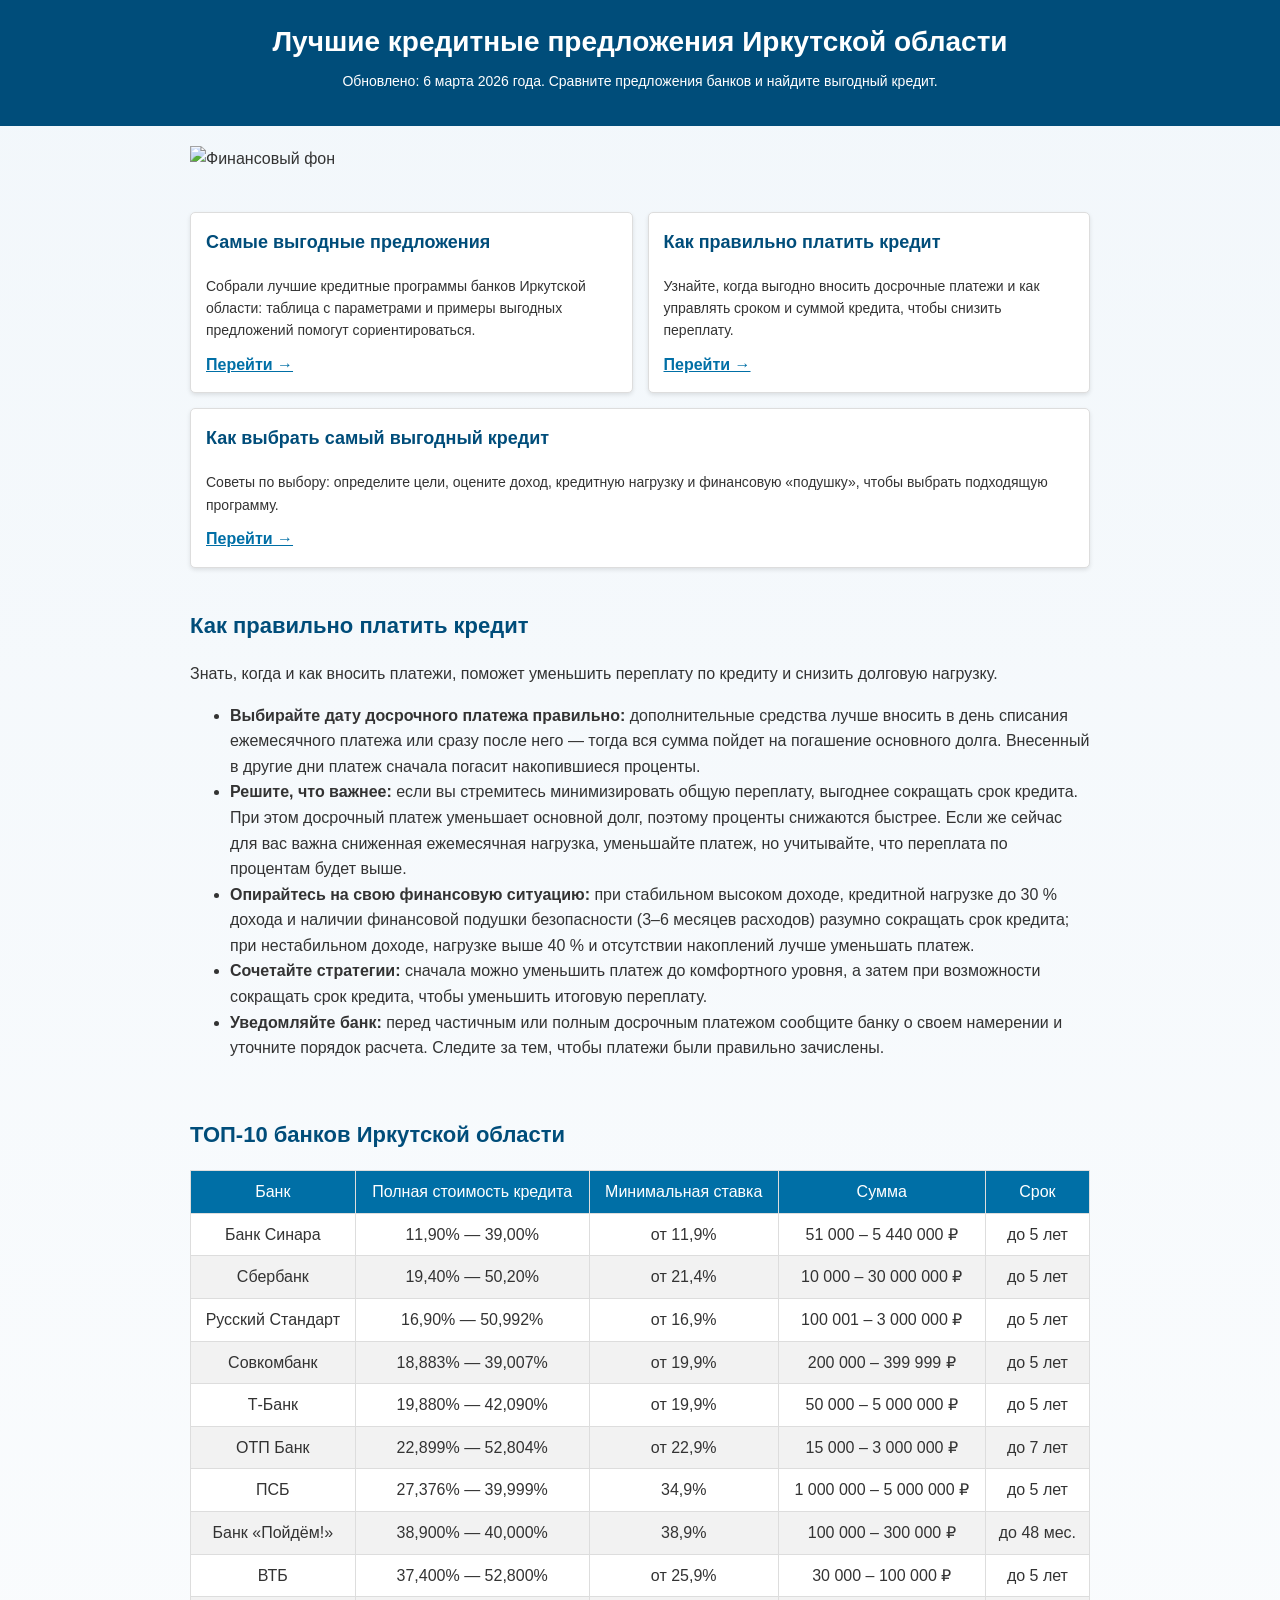
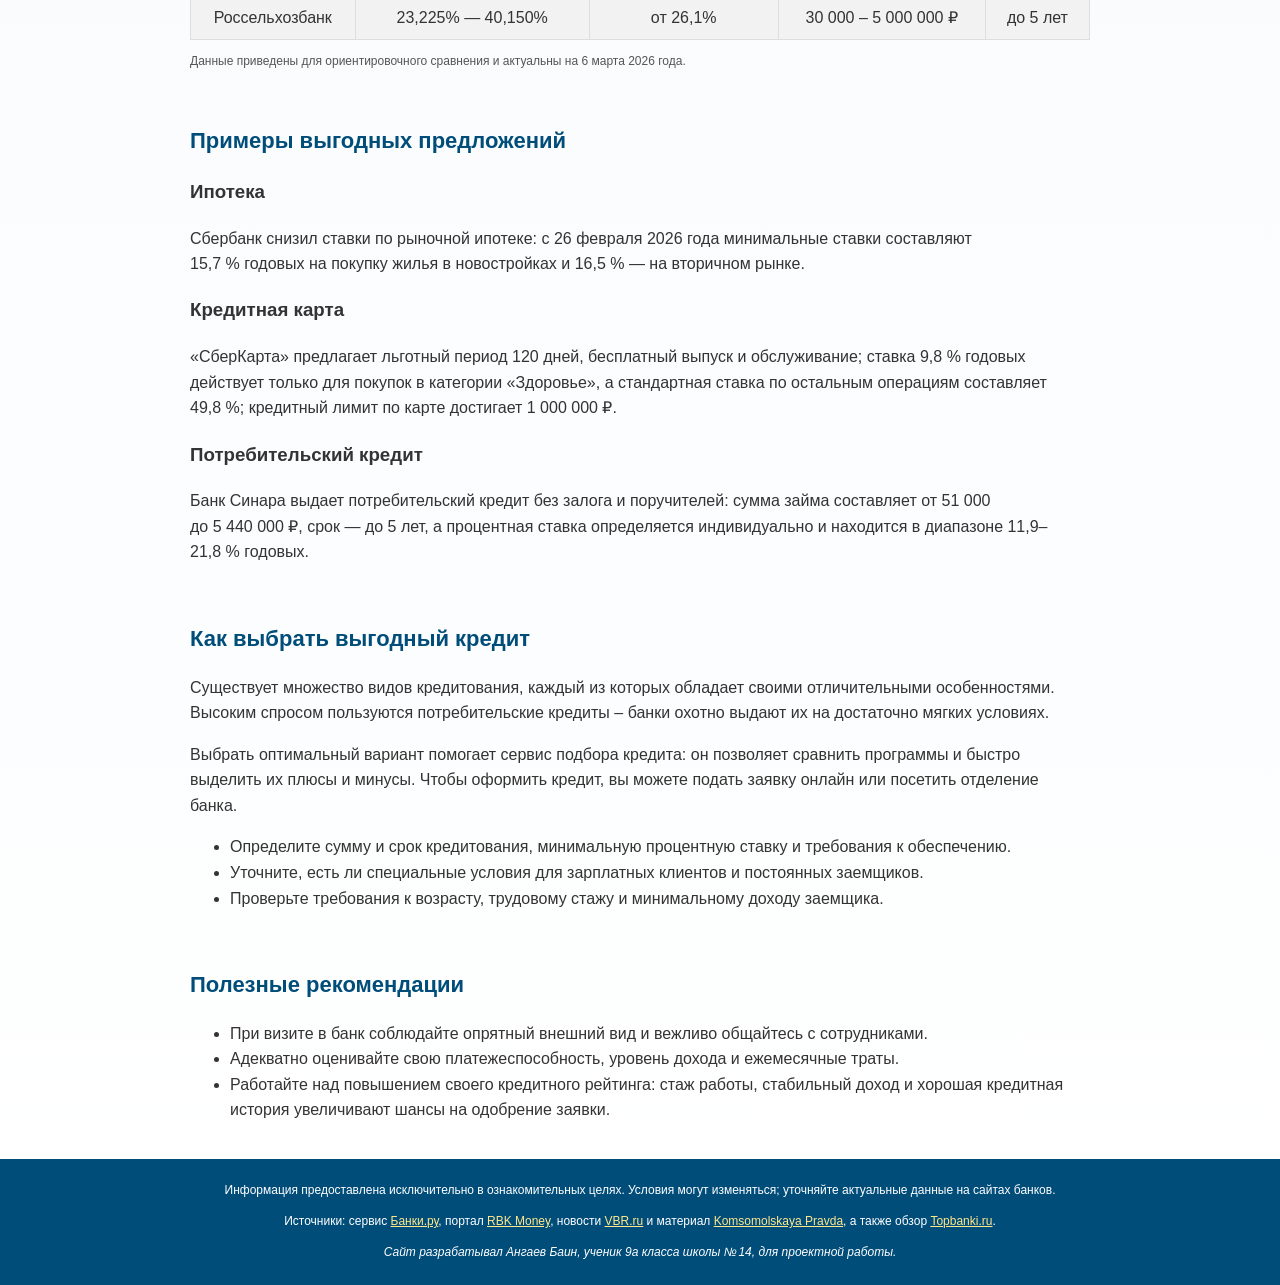
==== index.html @ 0f02cea0 "Add files via upload" ====
<!DOCTYPE html>
<html lang="ru">
<head>
  <meta charset="UTF-8">
  <meta name="viewport" content="width=device-width, initial-scale=1.0">
  <title>Лучшие кредитные предложения Иркутской области 2026</title>
  <link rel="stylesheet" href="styles.css">
</head>
<body>
  <header>
    <h1>Лучшие кредитные предложения Иркутской&nbsp;области</h1>
    <p>Обновлено: 6 марта 2026 года. Сравните предложения банков и найдите выгодный кредит.</p>
  </header>

  <!-- Декоративное изображение для оформления -->
  <section id="hero">
    <img src="hero.png" alt="Финансовый фон" />
  </section>

  <!-- Карточки с основными темами -->
  <section id="intro-cards" class="cards">
    <div class="card">
      <h3>Самые выгодные предложения</h3>
      <p>Собрали лучшие кредитные программы банков Иркутской области: таблица с параметрами и примеры выгодных предложений помогут сориентироваться.</p>
      <a href="#offers">Перейти →</a>
    </div>
    <div class="card">
      <h3>Как правильно платить кредит</h3>
      <p>Узнайте, когда выгодно вносить досрочные платежи и как управлять сроком и суммой кредита, чтобы снизить переплату.</p>
      <a href="#payment">Перейти →</a>
    </div>
    <div class="card">
      <h3>Как выбрать самый выгодный кредит</h3>
      <p>Советы по выбору: определите цели, оцените доход, кредитную нагрузку и финансовую «подушку», чтобы выбрать подходящую программу.</p>
      <a href="#how-to-choose">Перейти →</a>
    </div>
  </section>

  <!-- Раздел о том, как правильно платить кредит -->
  <section id="payment">
    <h2>Как правильно платить кредит</h2>
    <p>Знать, когда и как вносить платежи, поможет уменьшить переплату по кредиту и снизить долговую нагрузку.</p>
    <ul>
      <li><strong>Выбирайте дату досрочного платежа правильно:</strong> дополнительные средства лучше вносить в день списания ежемесячного платежа или сразу после него — тогда вся сумма пойдет на погашение основного долга. Внесенный в другие дни платеж сначала погасит накопившиеся проценты.</li>
      <li><strong>Решите, что важнее:</strong> если вы стремитесь минимизировать общую переплату, выгоднее сокращать срок кредита. При этом досрочный платеж уменьшает основной долг, поэтому проценты снижаются быстрее. Если же сейчас для вас важна сниженная ежемесячная нагрузка, уменьшайте платеж, но учитывайте, что переплата по процентам будет выше.</li>
      <li><strong>Опирайтесь на свою финансовую ситуацию:</strong> при стабильном высоком доходе, кредитной нагрузке до 30 % дохода и наличии финансовой подушки безопасности (3–6 месяцев расходов) разумно сокращать срок кредита; при нестабильном доходе, нагрузке выше 40 % и отсутствии накоплений лучше уменьшать платеж.</li>
      <li><strong>Сочетайте стратегии:</strong> сначала можно уменьшить платеж до комфортного уровня, а затем при возможности сокращать срок кредита, чтобы уменьшить итоговую переплату.</li>
      <li><strong>Уведомляйте банк:</strong> перед частичным или полным досрочным платежом сообщите банку о своем намерении и уточните порядок расчета. Следите за тем, чтобы платежи были правильно зачислены.</li>
    </ul>
  </section>

  <section id="offers">
    <h2>ТОП‑10 банков Иркутской области</h2>
    <table>
      <thead>
        <tr>
          <th>Банк</th>
          <th>Полная стоимость кредита</th>
          <th>Минимальная ставка</th>
          <th>Сумма</th>
          <th>Срок</th>
        </tr>
      </thead>
      <tbody>
        <tr>
          <td>Банк Синара</td>
          <td>11,90% — 39,00%</td>
          <td>от 11,9%</td>
          <td>51 000 – 5 440 000 ₽</td>
          <td>до 5 лет</td>
        </tr>
        <tr>
          <td>Сбербанк</td>
          <td>19,40% — 50,20%</td>
          <td>от 21,4%</td>
          <td>10 000 – 30 000 000 ₽</td>
          <td>до 5 лет</td>
        </tr>
        <tr>
          <td>Русский Стандарт</td>
          <td>16,90% — 50,992%</td>
          <td>от 16,9%</td>
          <td>100 001 – 3 000 000 ₽</td>
          <td>до 5 лет</td>
        </tr>
        <tr>
          <td>Совкомбанк</td>
          <td>18,883% — 39,007%</td>
          <td>от 19,9%</td>
          <td>200 000 – 399 999 ₽</td>
          <td>до 5 лет</td>
        </tr>
        <tr>
          <td>Т‑Банк</td>
          <td>19,880% — 42,090%</td>
          <td>от 19,9%</td>
          <td>50 000 – 5 000 000 ₽</td>
          <td>до 5 лет</td>
        </tr>
        <tr>
          <td>ОТП Банк</td>
          <td>22,899% — 52,804%</td>
          <td>от 22,9%</td>
          <td>15 000 – 3 000 000 ₽</td>
          <td>до 7 лет</td>
        </tr>
        <tr>
          <td>ПСБ</td>
          <td>27,376% — 39,999%</td>
          <td>34,9%</td>
          <td>1 000 000 – 5 000 000 ₽</td>
          <td>до 5 лет</td>
        </tr>
        <tr>
          <td>Банк «Пойдём!»</td>
          <td>38,900% — 40,000%</td>
          <td>38,9%</td>
          <td>100 000 – 300 000 ₽</td>
          <td>до 48 мес.</td>
        </tr>
        <tr>
          <td>ВТБ</td>
          <td>37,400% — 52,800%</td>
          <td>от 25,9%</td>
          <td>30 000 – 100 000 ₽</td>
          <td>до 5 лет</td>
        </tr>
        <tr>
          <td>Россельхозбанк</td>
          <td>23,225% — 40,150%</td>
          <td>от 26,1%</td>
          <td>30 000 – 5 000 000 ₽</td>
          <td>до 5 лет</td>
        </tr>
      </tbody>
    </table>
    <p class="note">Данные приведены для ориентировочного сравнения и актуальны на 6 марта 2026 года.</p>
  </section>

  <!-- Примеры конкретных предложений по основным продуктам -->
  <section id="examples">
    <h2>Примеры выгодных предложений</h2>
    <h3>Ипотека</h3>
    <p>Сбербанк снизил ставки по рыночной ипотеке: с 26 февраля 2026 года минимальные ставки составляют
      15,7 % годовых на покупку жилья в новостройках и 16,5 % — на вторичном рынке.</p>
    <h3>Кредитная карта</h3>
    <p>«СберКарта» предлагает льготный период 120 дней, бесплатный выпуск и обслуживание;
      ставка 9,8 % годовых действует только для покупок в категории «Здоровье»,
      а стандартная ставка по остальным операциям составляет 49,8 %;
      кредитный лимит по карте достигает 1 000 000 ₽.</p>
    <h3>Потребительский кредит</h3>
    <p>Банк Синара выдает потребительский кредит без залога и поручителей:
      сумма займа составляет от 51 000 до 5 440 000 ₽, срок — до 5 лет,
      а процентная ставка определяется индивидуально и находится в диапазоне 11,9–21,8 % годовых.</p>
  </section>

  <section id="how-to-choose">
    <h2>Как выбрать выгодный кредит</h2>
    <p>Существует множество видов кредитования, каждый из которых обладает своими отличительными особенностями. Высоким спросом пользуются потребительские кредиты – банки охотно выдают их на достаточно мягких условиях.</p>
    <p>Выбрать оптимальный вариант помогает сервис подбора кредита: он позволяет сравнить программы и быстро выделить их плюсы и минусы. Чтобы оформить кредит, вы можете подать заявку онлайн или посетить отделение банка.</p>
    <ul>
      <li>Определите сумму и срок кредитования, минимальную процентную ставку и требования к обеспечению.</li>
      <li>Уточните, есть ли специальные условия для зарплатных клиентов и постоянных заемщиков.</li>
      <li>Проверьте требования к возрасту, трудовому стажу и минимальному доходу заемщика.</li>
    </ul>
  </section>

  <section id="recommendations">
    <h2>Полезные рекомендации</h2>
    <ul>
      <li>При визите в банк соблюдайте опрятный внешний вид и вежливо общайтесь с сотрудниками.</li>
      <li>Адекватно оценивайте свою платежеспособность, уровень дохода и ежемесячные траты.</li>
      <li>Работайте над повышением своего кредитного рейтинга: стаж работы, стабильный доход и хорошая кредитная история увеличивают шансы на одобрение заявки.</li>
    </ul>
  </section>

  <footer>
    <p>Информация предоставлена исключительно в ознакомительных целях. Условия могут изменяться; уточняйте актуальные данные на сайтах банков.</p>
    <p>Источники: сервис <a href="https://www.banki.ru/products/credits/search/irkutsk/" target="_blank" rel="noopener">Банки.ру</a>, портал <a href="https://rbk.money/products/kredity/celevye-kredity/bank-sinara/" target="_blank" rel="noopener">RBK Money</a>, новости <a href="https://www.vbr.ru/banki/news/sberbank-snizil-stavku-po-ipoteke/" target="_blank" rel="noopener">VBR.ru</a> и материал <a href="https://www.kp.ru/putevoditel/kredity/kreditnye-karty/sberkarta/" target="_blank" rel="noopener">Komsomolskaya Pravda</a>, а также обзор <a href="https://topbanki.ru/credits/bank-sinara-nalichnymi-pri-polozhitelnoy-ki/" target="_blank" rel="noopener">Topbanki.ru</a>.</p>
    <!-- Авторство сайта -->
    <!-- Авторство сайта: для школьного проекта -->
    <p class="author">Сайт разрабатывал Ангаев Баин, ученик 9а класса школы № 14, для проектной работы.</p>
  </footer>
</body>
</html>
---- styles.css ----
/* Base styles */
body {
  font-family: Arial, sans-serif;
  margin: 0;
  padding: 0;
  line-height: 1.6;
  /* Мягкий градиентный фон для сайта */
  background: linear-gradient(180deg, #f2f7fb 0%, #ffffff 100%);
  color: #333;
}

header {
  background-color: #004d7a;
  color: #fff;
  padding: 20px 15px;
  text-align: center;
}

header h1 {
  margin: 0;
  font-size: 28px;
}

header p {
  margin-top: 5px;
  font-size: 14px;
}

section {
  padding: 20px 15px;
  margin: 0 auto;
  max-width: 900px;
}

h2 {
  margin-top: 0;
  color: #004d7a;
  font-size: 22px;
}

table {
  width: 100%;
  border-collapse: collapse;
  margin-bottom: 10px;
  background-color: #fff;
}

th,
td {
  border: 1px solid #ddd;
  padding: 8px 10px;
  text-align: center;
}

th {
  background-color: #006fa6;
  color: #fff;
  font-weight: normal;
}

tr:nth-child(even) {
  background-color: #f2f2f2;
}

.note {
  font-size: 12px;
  color: #555;
}

footer {
  background-color: #004d7a;
  color: #fff;
  text-align: center;
  padding: 10px 15px;
  font-size: 12px;
}

footer a {
  color: #ffe88c;
  text-decoration: underline;
}

footer a:hover {
  color: #fff;
}

/* Авторская подпись в футере */
footer .author {
  margin-top: 5px;
  font-style: italic;
}

/* Карточки на главной странице */
.cards {
  display: flex;
  flex-wrap: wrap;
  justify-content: space-between;
  gap: 15px;
  max-width: 900px;
  margin: 0 auto;
  padding: 20px 15px;
}

.card {
  background-color: #fff;
  border: 1px solid #ddd;
  border-radius: 5px;
  padding: 15px;
  flex: 1 1 260px;
  box-shadow: 0 2px 4px rgba(0, 0, 0, 0.1);
}

.card h3 {
  margin-top: 0;
  font-size: 18px;
  color: #004d7a;
}

.card p {
  font-size: 14px;
  margin-bottom: 10px;
}

.card a {
  color: #006fa6;
  text-decoration: underline;
  font-weight: bold;
}

.card a:hover {
  color: #004d7a;
}

/* Герой-секция с декоративным изображением */
#hero img {
  width: 100%;
  display: block;
  max-height: 250px;
  object-fit: cover;
}
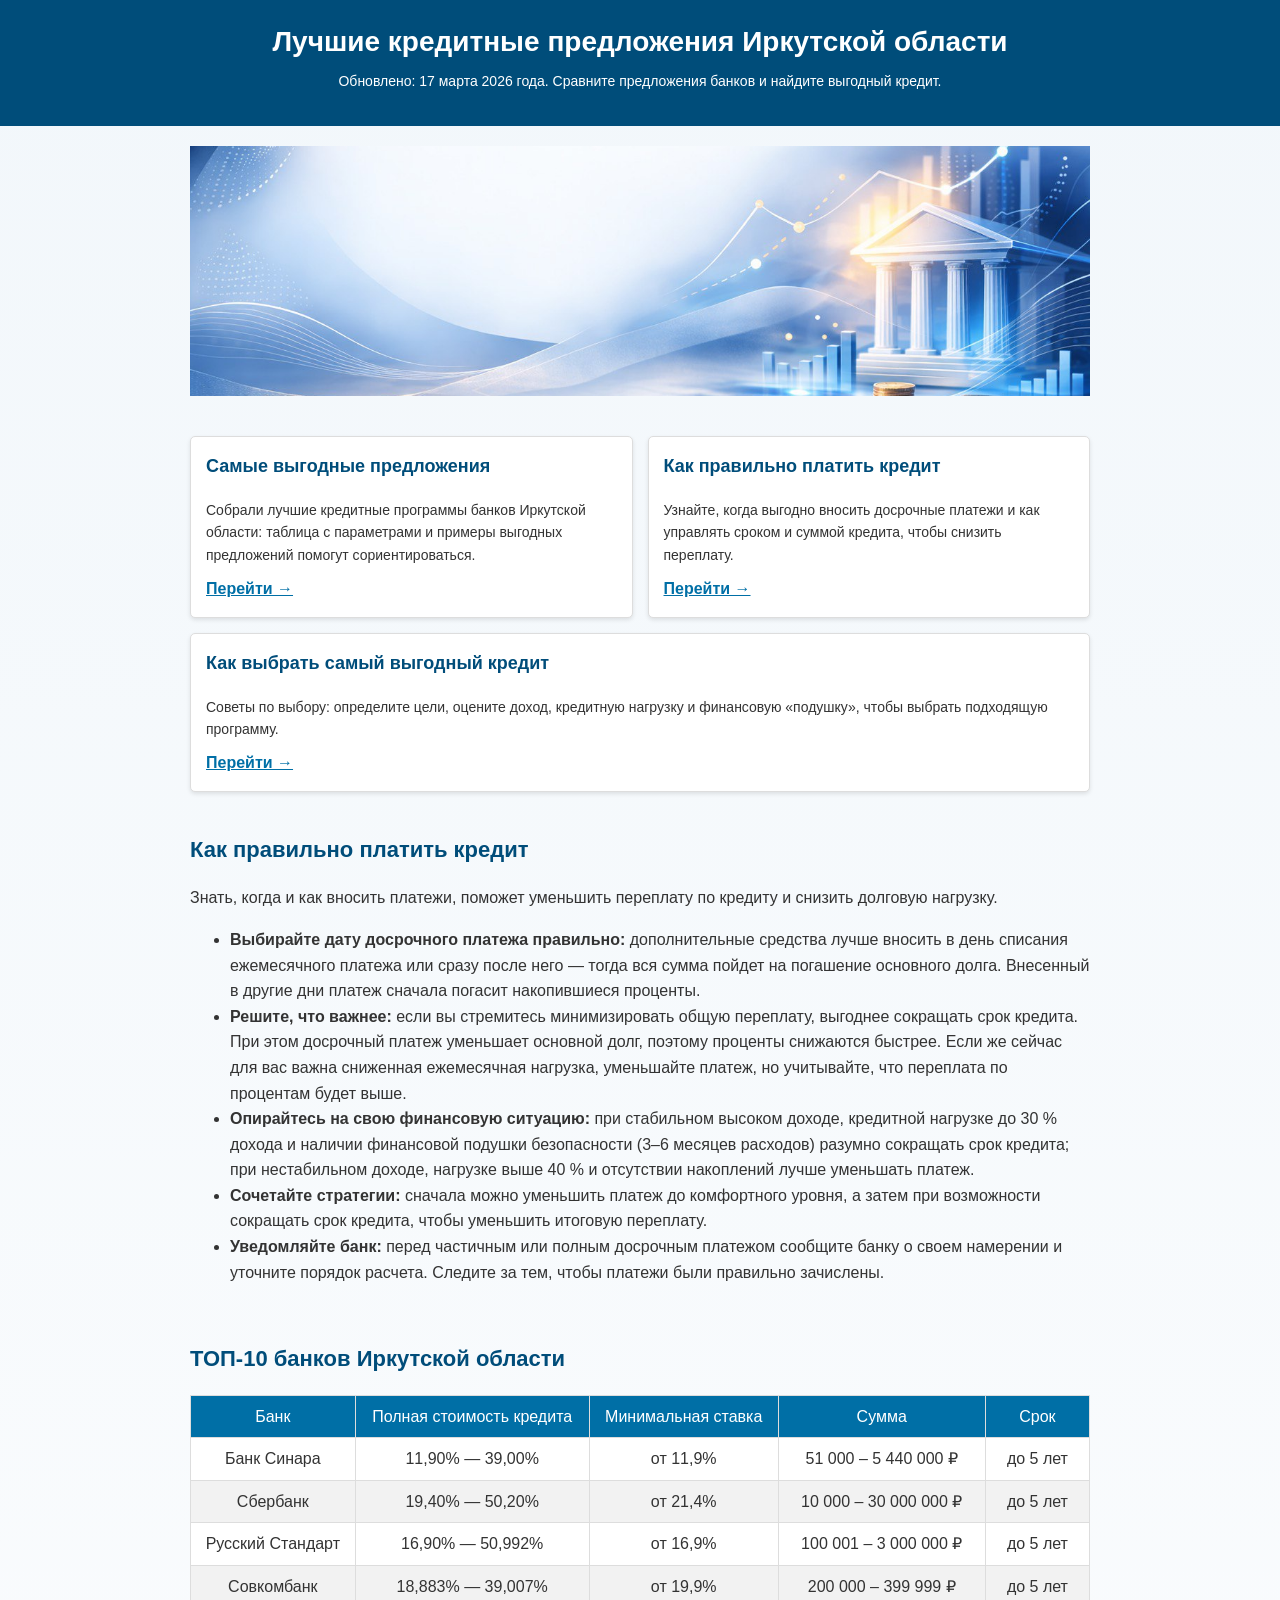
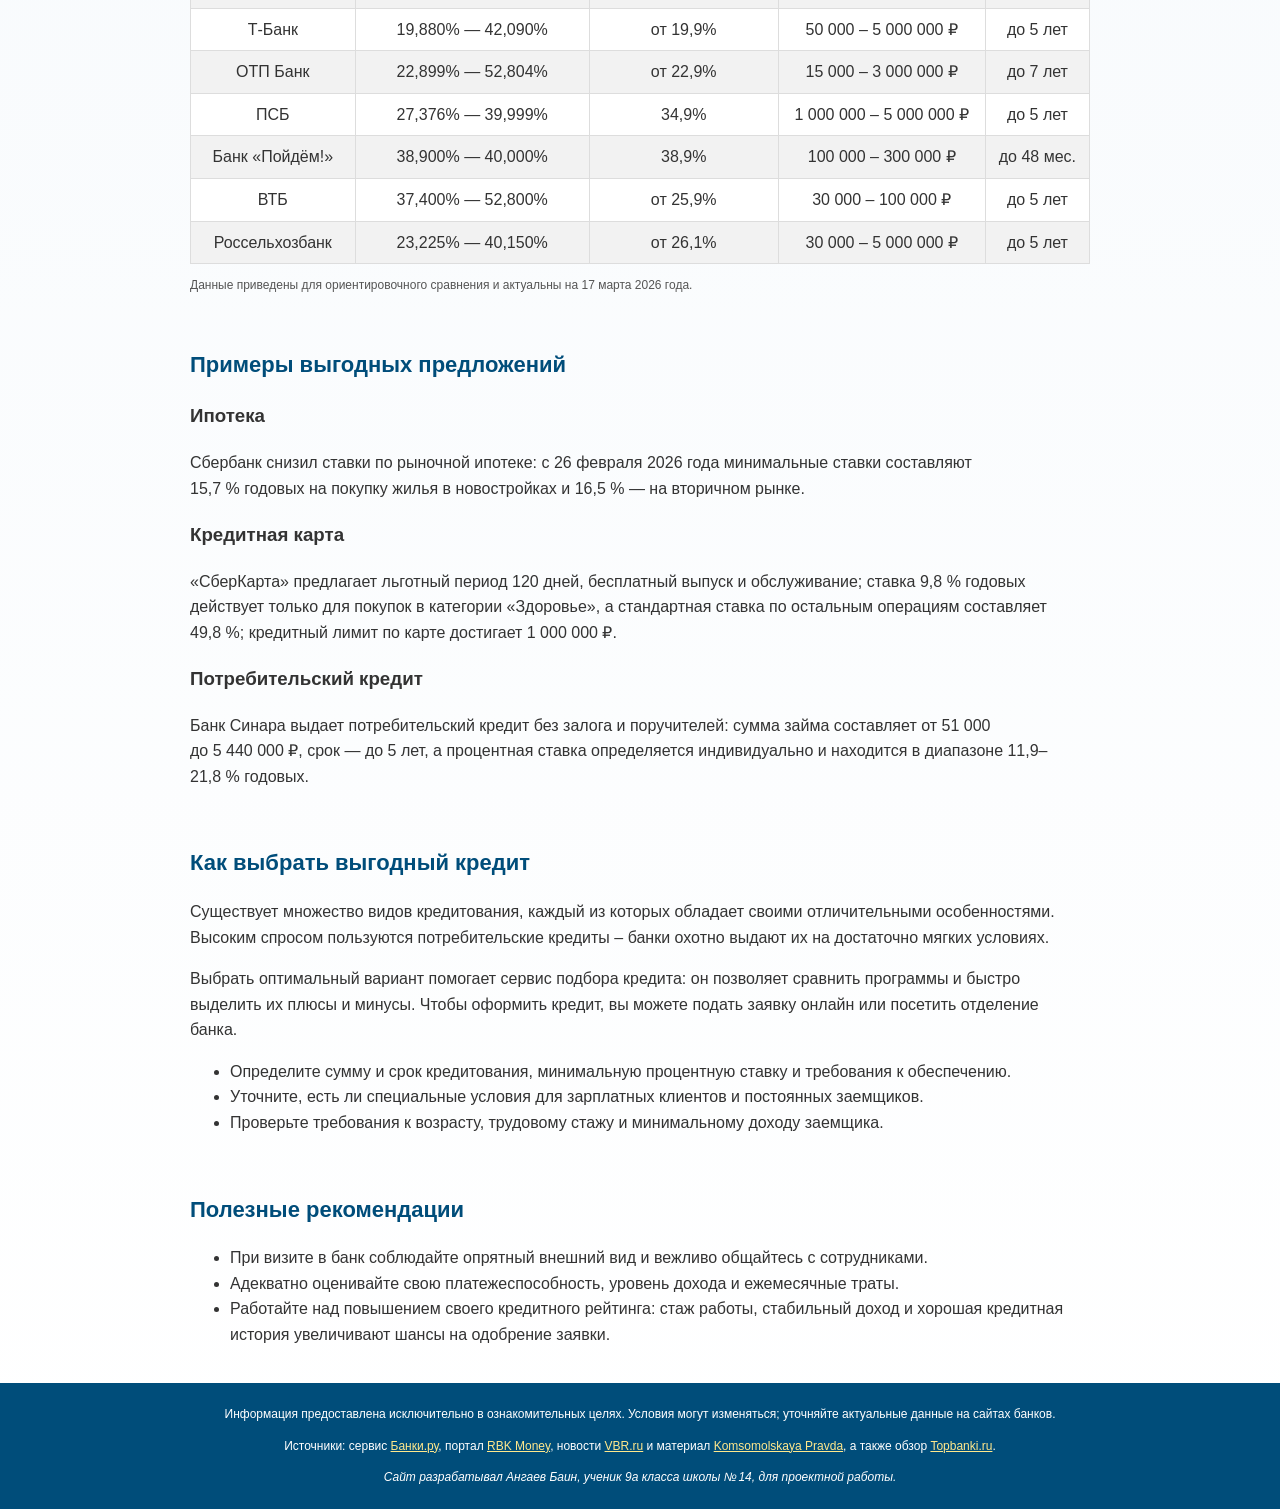
==== commit e391daf5: "Add files via upload" ====
--- a/index.html
+++ b/index.html
@@ -9,7 +9,7 @@
 <body>
   <header>
     <h1>Лучшие кредитные предложения Иркутской&nbsp;области</h1>
-    <p>Обновлено: 6 марта 2026 года. Сравните предложения банков и найдите выгодный кредит.</p>
+    <p>Обновлено: 17 марта 2026 года. Сравните предложения банков и найдите выгодный кредит.</p>
   </header>
 
   <!-- Декоративное изображение для оформления -->
@@ -134,7 +134,7 @@
         </tr>
       </tbody>
     </table>
-    <p class="note">Данные приведены для ориентировочного сравнения и актуальны на 6 марта 2026 года.</p>
+    <p class="note">Данные приведены для ориентировочного сравнения и актуальны на 17 марта 2026 года.</p>
   </section>
 
   <!-- Примеры конкретных предложений по основным продуктам -->
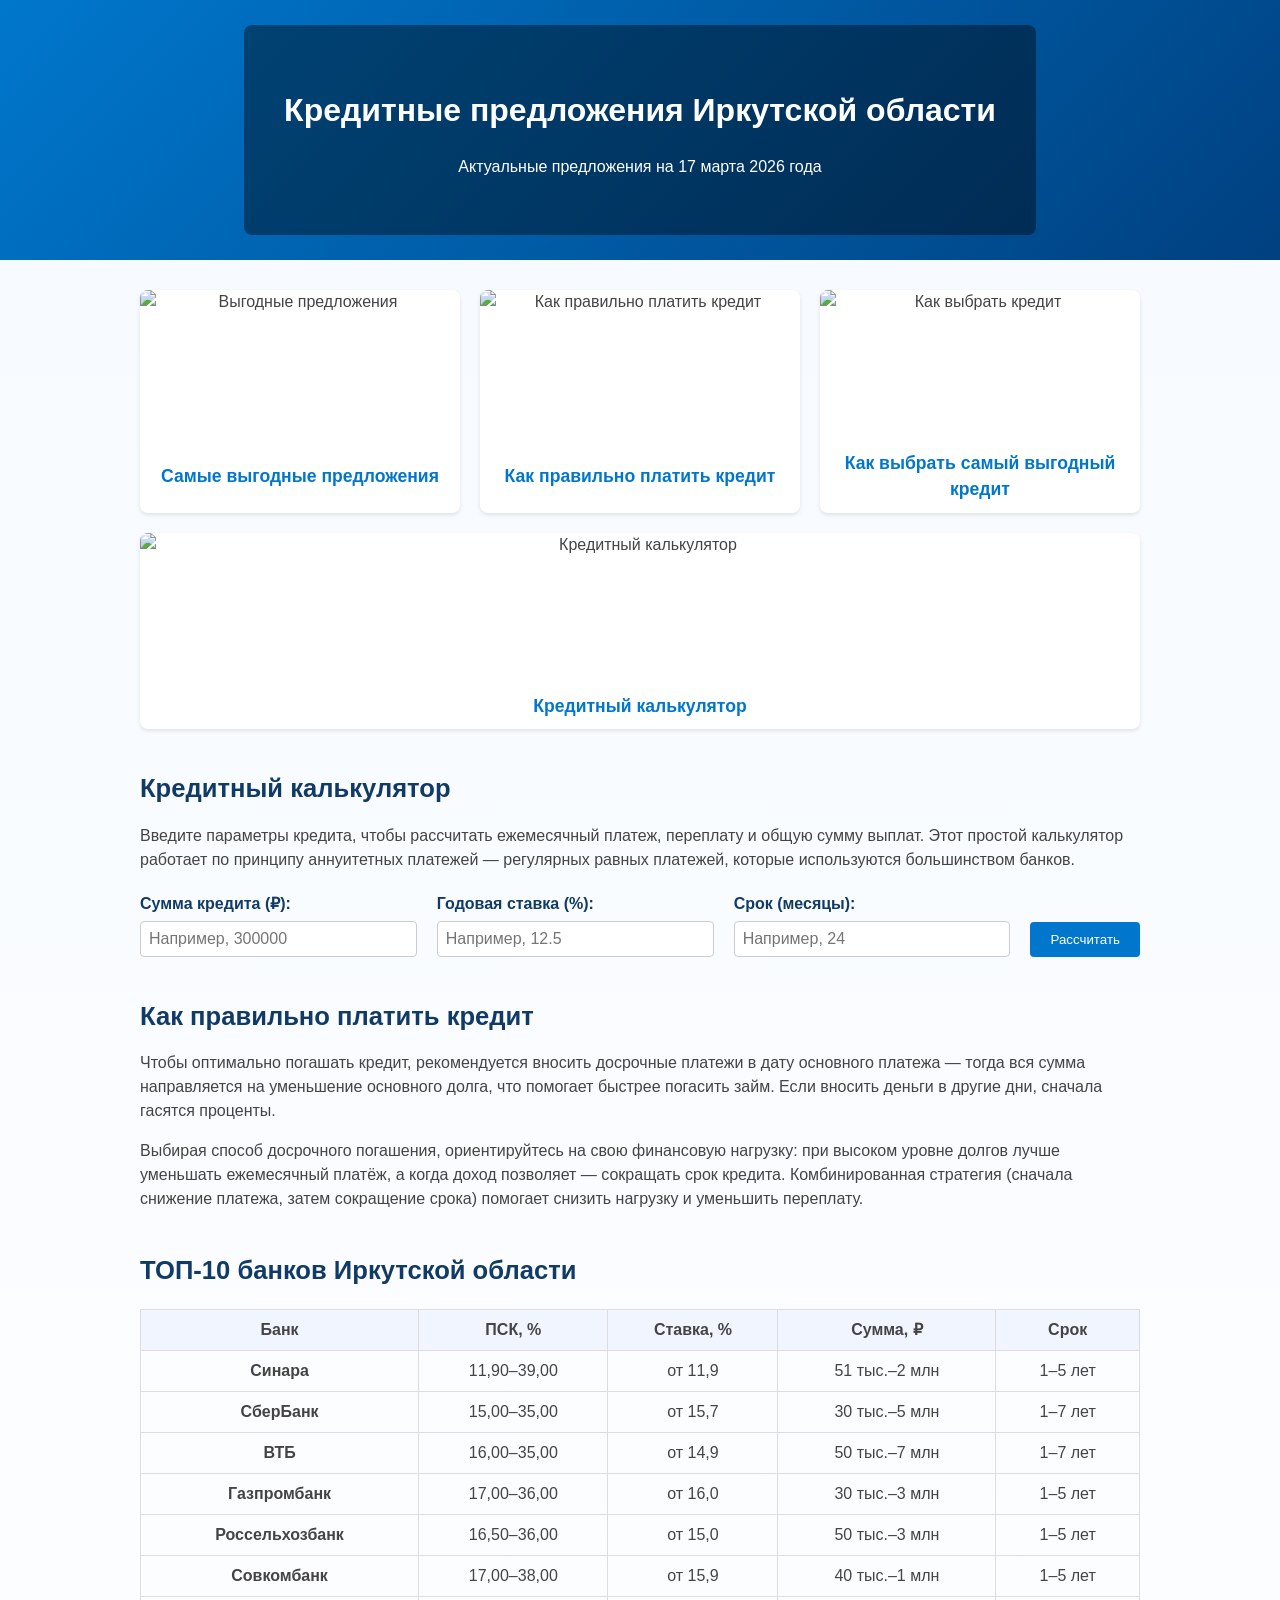
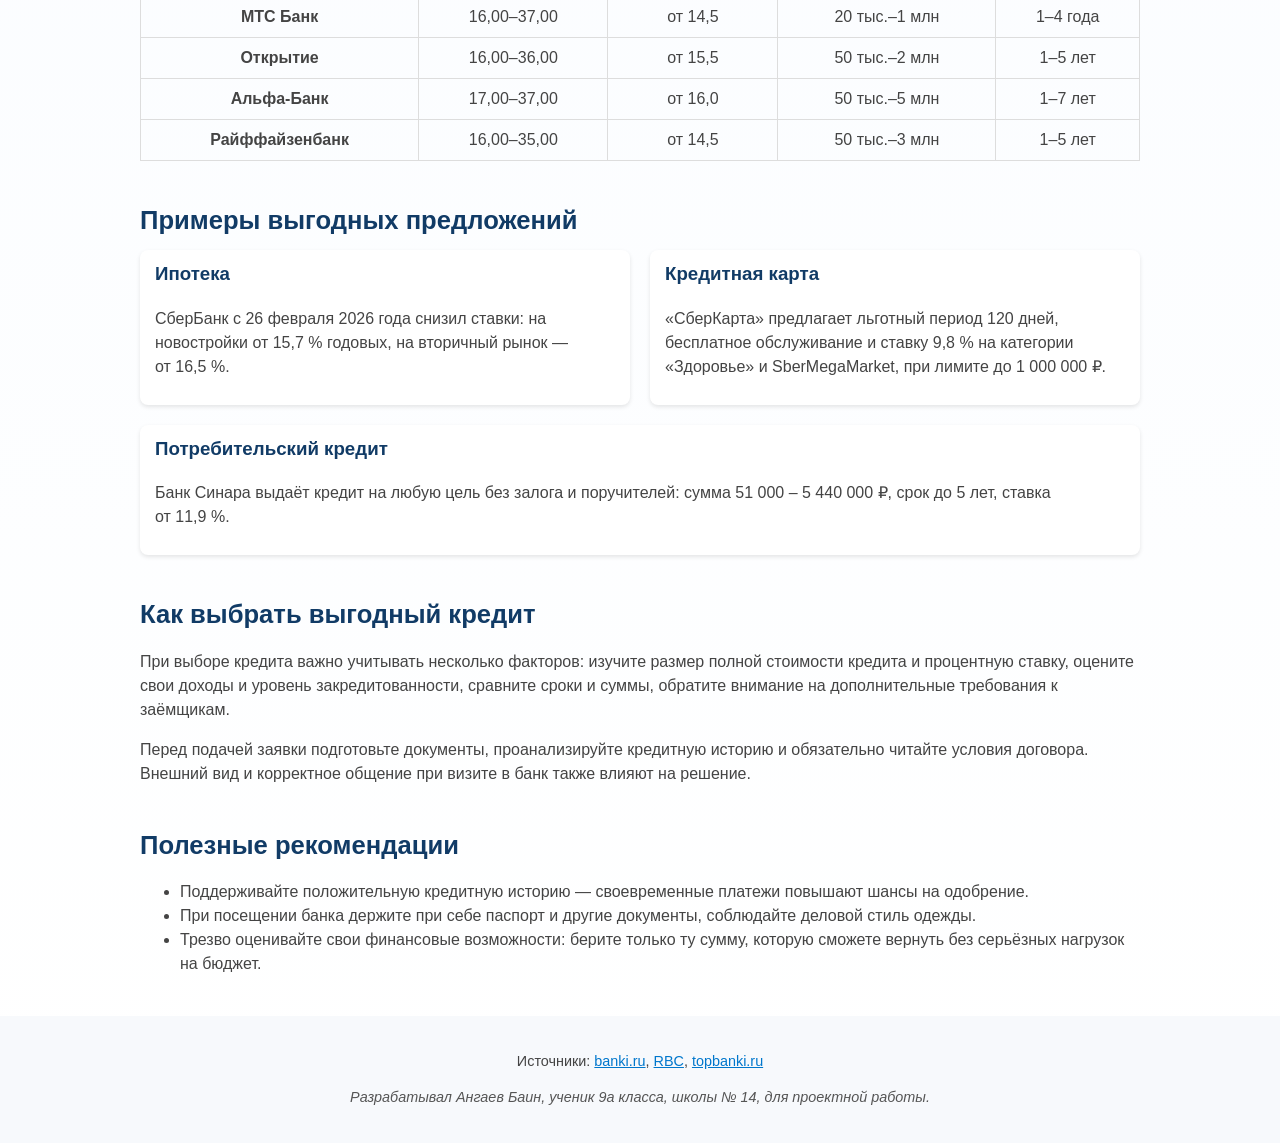
==== commit eeac8d6e: "Add files via upload" ====
--- a/index.html
+++ b/index.html
@@ -1,185 +1,233 @@
 <!DOCTYPE html>
 <html lang="ru">
 <head>
-  <meta charset="UTF-8">
-  <meta name="viewport" content="width=device-width, initial-scale=1.0">
-  <title>Лучшие кредитные предложения Иркутской области 2026</title>
-  <link rel="stylesheet" href="styles.css">
+    <meta charset="UTF-8" />
+    <meta name="viewport" content="width=device-width, initial-scale=1.0" />
+    <title>Кредитные предложения Иркутской области</title>
+    <link rel="stylesheet" href="styles.css" />
 </head>
 <body>
-  <header>
-    <h1>Лучшие кредитные предложения Иркутской&nbsp;области</h1>
-    <p>Обновлено: 17 марта 2026 года. Сравните предложения банков и найдите выгодный кредит.</p>
-  </header>
-
-  <!-- Декоративное изображение для оформления -->
-  <section id="hero">
-    <img src="hero.png" alt="Финансовый фон" />
-  </section>
-
-  <!-- Карточки с основными темами -->
-  <section id="intro-cards" class="cards">
-    <div class="card">
-      <h3>Самые выгодные предложения</h3>
-      <p>Собрали лучшие кредитные программы банков Иркутской области: таблица с параметрами и примеры выгодных предложений помогут сориентироваться.</p>
-      <a href="#offers">Перейти →</a>
-    </div>
-    <div class="card">
-      <h3>Как правильно платить кредит</h3>
-      <p>Узнайте, когда выгодно вносить досрочные платежи и как управлять сроком и суммой кредита, чтобы снизить переплату.</p>
-      <a href="#payment">Перейти →</a>
-    </div>
-    <div class="card">
-      <h3>Как выбрать самый выгодный кредит</h3>
-      <p>Советы по выбору: определите цели, оцените доход, кредитную нагрузку и финансовую «подушку», чтобы выбрать подходящую программу.</p>
-      <a href="#how-to-choose">Перейти →</a>
-    </div>
-  </section>
-
-  <!-- Раздел о том, как правильно платить кредит -->
-  <section id="payment">
-    <h2>Как правильно платить кредит</h2>
-    <p>Знать, когда и как вносить платежи, поможет уменьшить переплату по кредиту и снизить долговую нагрузку.</p>
-    <ul>
-      <li><strong>Выбирайте дату досрочного платежа правильно:</strong> дополнительные средства лучше вносить в день списания ежемесячного платежа или сразу после него — тогда вся сумма пойдет на погашение основного долга. Внесенный в другие дни платеж сначала погасит накопившиеся проценты.</li>
-      <li><strong>Решите, что важнее:</strong> если вы стремитесь минимизировать общую переплату, выгоднее сокращать срок кредита. При этом досрочный платеж уменьшает основной долг, поэтому проценты снижаются быстрее. Если же сейчас для вас важна сниженная ежемесячная нагрузка, уменьшайте платеж, но учитывайте, что переплата по процентам будет выше.</li>
-      <li><strong>Опирайтесь на свою финансовую ситуацию:</strong> при стабильном высоком доходе, кредитной нагрузке до 30 % дохода и наличии финансовой подушки безопасности (3–6 месяцев расходов) разумно сокращать срок кредита; при нестабильном доходе, нагрузке выше 40 % и отсутствии накоплений лучше уменьшать платеж.</li>
-      <li><strong>Сочетайте стратегии:</strong> сначала можно уменьшить платеж до комфортного уровня, а затем при возможности сокращать срок кредита, чтобы уменьшить итоговую переплату.</li>
-      <li><strong>Уведомляйте банк:</strong> перед частичным или полным досрочным платежом сообщите банку о своем намерении и уточните порядок расчета. Следите за тем, чтобы платежи были правильно зачислены.</li>
-    </ul>
-  </section>
-
-  <section id="offers">
-    <h2>ТОП‑10 банков Иркутской области</h2>
-    <table>
-      <thead>
-        <tr>
-          <th>Банк</th>
-          <th>Полная стоимость кредита</th>
-          <th>Минимальная ставка</th>
-          <th>Сумма</th>
-          <th>Срок</th>
-        </tr>
-      </thead>
-      <tbody>
-        <tr>
-          <td>Банк Синара</td>
-          <td>11,90% — 39,00%</td>
-          <td>от 11,9%</td>
-          <td>51 000 – 5 440 000 ₽</td>
-          <td>до 5 лет</td>
-        </tr>
-        <tr>
-          <td>Сбербанк</td>
-          <td>19,40% — 50,20%</td>
-          <td>от 21,4%</td>
-          <td>10 000 – 30 000 000 ₽</td>
-          <td>до 5 лет</td>
-        </tr>
-        <tr>
-          <td>Русский Стандарт</td>
-          <td>16,90% — 50,992%</td>
-          <td>от 16,9%</td>
-          <td>100 001 – 3 000 000 ₽</td>
-          <td>до 5 лет</td>
-        </tr>
-        <tr>
-          <td>Совкомбанк</td>
-          <td>18,883% — 39,007%</td>
-          <td>от 19,9%</td>
-          <td>200 000 – 399 999 ₽</td>
-          <td>до 5 лет</td>
-        </tr>
-        <tr>
-          <td>Т‑Банк</td>
-          <td>19,880% — 42,090%</td>
-          <td>от 19,9%</td>
-          <td>50 000 – 5 000 000 ₽</td>
-          <td>до 5 лет</td>
-        </tr>
-        <tr>
-          <td>ОТП Банк</td>
-          <td>22,899% — 52,804%</td>
-          <td>от 22,9%</td>
-          <td>15 000 – 3 000 000 ₽</td>
-          <td>до 7 лет</td>
-        </tr>
-        <tr>
-          <td>ПСБ</td>
-          <td>27,376% — 39,999%</td>
-          <td>34,9%</td>
-          <td>1 000 000 – 5 000 000 ₽</td>
-          <td>до 5 лет</td>
-        </tr>
-        <tr>
-          <td>Банк «Пойдём!»</td>
-          <td>38,900% — 40,000%</td>
-          <td>38,9%</td>
-          <td>100 000 – 300 000 ₽</td>
-          <td>до 48 мес.</td>
-        </tr>
-        <tr>
-          <td>ВТБ</td>
-          <td>37,400% — 52,800%</td>
-          <td>от 25,9%</td>
-          <td>30 000 – 100 000 ₽</td>
-          <td>до 5 лет</td>
-        </tr>
-        <tr>
-          <td>Россельхозбанк</td>
-          <td>23,225% — 40,150%</td>
-          <td>от 26,1%</td>
-          <td>30 000 – 5 000 000 ₽</td>
-          <td>до 5 лет</td>
-        </tr>
-      </tbody>
-    </table>
-    <p class="note">Данные приведены для ориентировочного сравнения и актуальны на 17 марта 2026 года.</p>
-  </section>
-
-  <!-- Примеры конкретных предложений по основным продуктам -->
-  <section id="examples">
-    <h2>Примеры выгодных предложений</h2>
-    <h3>Ипотека</h3>
-    <p>Сбербанк снизил ставки по рыночной ипотеке: с 26 февраля 2026 года минимальные ставки составляют
-      15,7 % годовых на покупку жилья в новостройках и 16,5 % — на вторичном рынке.</p>
-    <h3>Кредитная карта</h3>
-    <p>«СберКарта» предлагает льготный период 120 дней, бесплатный выпуск и обслуживание;
-      ставка 9,8 % годовых действует только для покупок в категории «Здоровье»,
-      а стандартная ставка по остальным операциям составляет 49,8 %;
-      кредитный лимит по карте достигает 1 000 000 ₽.</p>
-    <h3>Потребительский кредит</h3>
-    <p>Банк Синара выдает потребительский кредит без залога и поручителей:
-      сумма займа составляет от 51 000 до 5 440 000 ₽, срок — до 5 лет,
-      а процентная ставка определяется индивидуально и находится в диапазоне 11,9–21,8 % годовых.</p>
-  </section>
-
-  <section id="how-to-choose">
-    <h2>Как выбрать выгодный кредит</h2>
-    <p>Существует множество видов кредитования, каждый из которых обладает своими отличительными особенностями. Высоким спросом пользуются потребительские кредиты – банки охотно выдают их на достаточно мягких условиях.</p>
-    <p>Выбрать оптимальный вариант помогает сервис подбора кредита: он позволяет сравнить программы и быстро выделить их плюсы и минусы. Чтобы оформить кредит, вы можете подать заявку онлайн или посетить отделение банка.</p>
-    <ul>
-      <li>Определите сумму и срок кредитования, минимальную процентную ставку и требования к обеспечению.</li>
-      <li>Уточните, есть ли специальные условия для зарплатных клиентов и постоянных заемщиков.</li>
-      <li>Проверьте требования к возрасту, трудовому стажу и минимальному доходу заемщика.</li>
-    </ul>
-  </section>
-
-  <section id="recommendations">
-    <h2>Полезные рекомендации</h2>
-    <ul>
-      <li>При визите в банк соблюдайте опрятный внешний вид и вежливо общайтесь с сотрудниками.</li>
-      <li>Адекватно оценивайте свою платежеспособность, уровень дохода и ежемесячные траты.</li>
-      <li>Работайте над повышением своего кредитного рейтинга: стаж работы, стабильный доход и хорошая кредитная история увеличивают шансы на одобрение заявки.</li>
-    </ul>
-  </section>
-
-  <footer>
-    <p>Информация предоставлена исключительно в ознакомительных целях. Условия могут изменяться; уточняйте актуальные данные на сайтах банков.</p>
-    <p>Источники: сервис <a href="https://www.banki.ru/products/credits/search/irkutsk/" target="_blank" rel="noopener">Банки.ру</a>, портал <a href="https://rbk.money/products/kredity/celevye-kredity/bank-sinara/" target="_blank" rel="noopener">RBK Money</a>, новости <a href="https://www.vbr.ru/banki/news/sberbank-snizil-stavku-po-ipoteke/" target="_blank" rel="noopener">VBR.ru</a> и материал <a href="https://www.kp.ru/putevoditel/kredity/kreditnye-karty/sberkarta/" target="_blank" rel="noopener">Komsomolskaya Pravda</a>, а также обзор <a href="https://topbanki.ru/credits/bank-sinara-nalichnymi-pri-polozhitelnoy-ki/" target="_blank" rel="noopener">Topbanki.ru</a>.</p>
-    <!-- Авторство сайта -->
-    <!-- Авторство сайта: для школьного проекта -->
-    <p class="author">Сайт разрабатывал Ангаев Баин, ученик 9а класса школы № 14, для проектной работы.</p>
-  </footer>
+    <header class="hero">
+        <div class="hero-overlay">
+            <h1>Кредитные предложения Иркутской области</h1>
+            <p class="update-date">Актуальные предложения на 17 марта 2026 года</p>
+        </div>
+    </header>
+
+    <main class="container">
+        <!-- Навигационные карточки -->
+        <section class="nav-cards">
+            <div class="card">
+                <img src="195D27DA-73F2-4D8D-92AB-7164FA99148C.jpeg" alt="Выгодные предложения" />
+                <h3><a href="#top-offers">Самые выгодные предложения</a></h3>
+            </div>
+            <div class="card">
+                <img src="EBF8DEEB-B6FF-462F-9FE7-F384E3FB597B.jpeg" alt="Как правильно платить кредит" />
+                <h3><a href="#how-to-pay">Как правильно платить кредит</a></h3>
+            </div>
+            <div class="card">
+                <img src="195D27DA-73F2-4D8D-92AB-7164FA99148C.jpeg" alt="Как выбрать кредит" />
+                <h3><a href="#choose-credit">Как выбрать самый выгодный кредит</a></h3>
+            </div>
+            <!-- New card for the credit calculator -->
+            <div class="card">
+                <img src="EBF8DEEB-B6FF-462F-9FE7-F384E3FB597B.jpeg" alt="Кредитный калькулятор" />
+                <h3><a href="#calculator">Кредитный калькулятор</a></h3>
+            </div>
+        </section>
+
+        <!-- Раздел: Кредитный калькулятор -->
+        <section id="calculator" class="content-section">
+            <h2>Кредитный калькулятор</h2>
+            <p>Введите параметры кредита, чтобы рассчитать ежемесячный платеж, переплату и общую сумму выплат. Этот простой калькулятор работает по принципу аннуитетных платежей — регулярных равных платежей, которые используются большинством банков.</p>
+            <form id="calc-form">
+                <label>
+                    Сумма кредита (₽):
+                    <input type="number" id="loan-amount" min="1000" step="100" placeholder="Например, 300000" />
+                </label>
+                <label>
+                    Годовая ставка (%):
+                    <input type="number" id="interest-rate" step="0.1" min="0" placeholder="Например, 12.5" />
+                </label>
+                <label>
+                    Срок (месяцы):
+                    <input type="number" id="loan-term" min="1" placeholder="Например, 24" />
+                </label>
+                <button type="button" id="calculate-btn">Рассчитать</button>
+            </form>
+            <div id="calc-result" class="calc-result"></div>
+        </section>
+
+        <!-- Раздел: Как правильно платить кредит -->
+        <section id="how-to-pay" class="content-section">
+            <h2>Как правильно платить кредит</h2>
+            <p>Чтобы оптимально погашать кредит, рекомендуется вносить досрочные платежи в дату основного платежа — тогда вся сумма направляется на уменьшение основного долга, что помогает быстрее погасить займ. Если вносить деньги в другие дни, сначала гасятся проценты.</p>
+            <p>Выбирая способ досрочного погашения, ориентируйтесь на свою финансовую нагрузку: при высоком уровне долгов лучше уменьшать ежемесячный платёж, а когда доход позволяет — сокращать срок кредита. Комбинированная стратегия (сначала снижение платежа, затем сокращение срока) помогает снизить нагрузку и уменьшить переплату.</p>
+        </section>
+
+        <!-- Раздел: ТОП‑10 банков -->
+        <section id="top-offers" class="content-section">
+            <h2>ТОП‑10 банков Иркутской области</h2>
+            <div class="table-wrapper">
+                <table>
+                    <thead>
+                        <tr>
+                            <th>Банк</th>
+                            <th>ПСК, %</th>
+                            <th>Ставка, %</th>
+                            <th>Сумма, ₽</th>
+                            <th>Срок</th>
+                        </tr>
+                    </thead>
+                    <tbody>
+                        <tr>
+                            <td><a class="bank-link" href="https://rbk.money/products/kredity/kredity-nalichnymi/bank-sinara/" target="_blank">Синaра</a></td>
+                            <td>11,90–39,00</td>
+                            <td>от 11,9</td>
+                            <td>51 тыс.–2 млн</td>
+                            <td>1–5 лет</td>
+                        </tr>
+                        <tr>
+                            <td><a class="bank-link" href="https://rbk.money/elec/products/kredity/kredity-nalichnymi/sberbank/" target="_blank">СберБанк</a></td>
+                            <td>15,00–35,00</td>
+                            <td>от 15,7</td>
+                            <td>30 тыс.–5 млн</td>
+                            <td>1–7 лет</td>
+                        </tr>
+                        <tr>
+                            <td><a class="bank-link" href="https://www.vtb.ru/personal/kredit/" target="_blank">ВТБ</a></td>
+                            <td>16,00–35,00</td>
+                            <td>от 14,9</td>
+                            <td>50 тыс.–7 млн</td>
+                            <td>1–7 лет</td>
+                        </tr>
+                        <tr>
+                            <td><a class="bank-link" href="https://www.gazprombank.ru/personal/take_credit/consumer_credit/5004451/" target="_blank">Газпромбанк</a></td>
+                            <td>17,00–36,00</td>
+                            <td>от 16,0</td>
+                            <td>30 тыс.–3 млн</td>
+                            <td>1–5 лет</td>
+                        </tr>
+                        <tr>
+                            <td><a class="bank-link" href="https://www.rshb.ru/natural/loans/loans-online" target="_blank">Россельхозбанк</a></td>
+                            <td>16,50–36,00</td>
+                            <td>от 15,0</td>
+                            <td>50 тыс.–3 млн</td>
+                            <td>1–5 лет</td>
+                        </tr>
+                        <tr>
+                            <td><a class="bank-link" href="https://rbk.money/products/kredity/kredity-bez-zaloga/sovkombank/" target="_blank">Совкомбанк</a></td>
+                            <td>17,00–38,00</td>
+                            <td>от 15,9</td>
+                            <td>40 тыс.–1 млн</td>
+                            <td>1–5 лет</td>
+                        </tr>
+                        <tr>
+                            <td><a class="bank-link" href="https://www.mtsbank.ru/chastnim-licam/krediti/credit-all/" target="_blank">МТС Банк</a></td>
+                            <td>16,00–37,00</td>
+                            <td>от 14,5</td>
+                            <td>20 тыс.–1 млн</td>
+                            <td>1–4 года</td>
+                        </tr>
+                        <tr>
+                            <td><a class="bank-link" href="https://eurocredit.ru/credit/otkrytie/" target="_blank">Открытие</a></td>
+                            <td>16,00–36,00</td>
+                            <td>от 15,5</td>
+                            <td>50 тыс.–2 млн</td>
+                            <td>1–5 лет</td>
+                        </tr>
+                        <tr>
+                            <td><a class="bank-link" href="https://rbk.money/novocheboksarsk/products/kredity/alyfa-bank/" target="_blank">Альфа‑Банк</a></td>
+                            <td>17,00–37,00</td>
+                            <td>от 16,0</td>
+                            <td>50 тыс.–5 млн</td>
+                            <td>1–7 лет</td>
+                        </tr>
+                        <tr>
+                            <td><a class="bank-link" href="https://dobro-bank.ru/raiffeisen/personalniy/" target="_blank">Райффайзенбанк</a></td>
+                            <td>16,00–35,00</td>
+                            <td>от 14,5</td>
+                            <td>50 тыс.–3 млн</td>
+                            <td>1–5 лет</td>
+                        </tr>
+                    </tbody>
+                </table>
+            </div>
+        </section>
+
+        <!-- Раздел: Примеры выгодных предложений -->
+        <section class="content-section">
+            <h2>Примеры выгодных предложений</h2>
+            <div class="offers">
+                <div class="offer">
+                    <h3>Ипотека</h3>
+                    <p>СберБанк с 26 февраля 2026 года снизил ставки: на новостройки от 15,7 % годовых, на вторичный рынок — от 16,5 %.</p>
+                </div>
+                <div class="offer">
+                    <h3>Кредитная карта</h3>
+                    <p>«СберКарта» предлагает льготный период 120 дней, бесплатное обслуживание и ставку 9,8 % на категории «Здоровье» и SberMegaMarket, при лимите до 1 000 000 ₽.</p>
+                </div>
+                <div class="offer">
+                    <h3>Потребительский кредит</h3>
+                    <p>Банк Синaра выдаёт кредит на любую цель без залога и поручителей: сумма 51 000 – 5 440 000 ₽, срок до 5 лет, ставка от 11,9 %.</p>
+                </div>
+            </div>
+        </section>
+
+        <!-- Раздел: Как выбрать выгодный кредит -->
+        <section id="choose-credit" class="content-section">
+            <h2>Как выбрать выгодный кредит</h2>
+            <p>При выборе кредита важно учитывать несколько факторов: изучите размер полной стоимости кредита и процентную ставку, оцените свои доходы и уровень закредитованности, сравните сроки и суммы, обратите внимание на дополнительные требования к заёмщикам.</p>
+            <p>Перед подачей заявки подготовьте документы, проанализируйте кредитную историю и обязательно читайте условия договора. Внешний вид и корректное общение при визите в банк также влияют на решение.</p>
+        </section>
+
+        <!-- Раздел: Полезные рекомендации -->
+        <section class="content-section">
+            <h2>Полезные рекомендации</h2>
+            <ul>
+                <li>Поддерживайте положительную кредитную историю — своевременные платежи повышают шансы на одобрение.</li>
+                <li>При посещении банка держите при себе паспорт и другие документы, соблюдайте деловой стиль одежды.</li>
+                <li>Трезво оценивайте свои финансовые возможности: берите только ту сумму, которую сможете вернуть без серьёзных нагрузок на бюджет.</li>
+            </ul>
+        </section>
+    </main>
+
+    <footer>
+        <p>Источники: <a href="https://www.banki.ru/news/">banki.ru</a>, <a href="https://www.rbc.ru/">RBC</a>, <a href="https://www.topbanki.ru/">topbanki.ru</a></p>
+        <p class="author">Разрабатывал Ангаев Баин, ученик 9а класса, школы № 14, для проектной работы.</p>
+    </footer>
+
+    <!-- Скрипт для кредитного калькулятора -->
+    <script>
+        (function() {
+            var btn = document.getElementById('calculate-btn');
+            if (btn) {
+                btn.addEventListener('click', function() {
+                    var amount = parseFloat(document.getElementById('loan-amount').value);
+                    var rate = parseFloat(document.getElementById('interest-rate').value);
+                    var term = parseInt(document.getElementById('loan-term').value);
+                    var resultEl = document.getElementById('calc-result');
+                    if (isNaN(amount) || amount <= 0 || isNaN(rate) || isNaN(term) || term <= 0) {
+                        resultEl.textContent = 'Пожалуйста, введите корректные данные.';
+                        return;
+                    }
+                    var monthlyRate = rate / 100 / 12;
+                    var n = term;
+                    var monthlyPayment;
+                    if (monthlyRate === 0) {
+                        monthlyPayment = amount / n;
+                    } else {
+                        monthlyPayment = amount * monthlyRate / (1 - Math.pow(1 + monthlyRate, -n));
+                    }
+                    var totalPayment = monthlyPayment * n;
+                    var overpayment = totalPayment - amount;
+                    resultEl.innerHTML =
+                        'Ежемесячный платеж: ' + monthlyPayment.toFixed(2) + ' ₽' + '<br>' +
+                        'Переплата: ' + overpayment.toFixed(2) + ' ₽' + '<br>' +
+                        'Общая выплата: ' + totalPayment.toFixed(2) + ' ₽';
+                });
+            }
+        })();
+    </script>
 </body>
-</html>
+</html>
--- a/styles.css
+++ b/styles.css
@@ -1,140 +1,213 @@
-/* Base styles */
 body {
-  font-family: Arial, sans-serif;
-  margin: 0;
-  padding: 0;
-  line-height: 1.6;
-  /* Мягкий градиентный фон для сайта */
-  background: linear-gradient(180deg, #f2f7fb 0%, #ffffff 100%);
-  color: #333;
-}
-
-header {
-  background-color: #004d7a;
-  color: #fff;
-  padding: 20px 15px;
-  text-align: center;
-}
-
-header h1 {
-  margin: 0;
-  font-size: 28px;
-}
-
-header p {
-  margin-top: 5px;
-  font-size: 14px;
-}
-
-section {
-  padding: 20px 15px;
-  margin: 0 auto;
-  max-width: 900px;
-}
-
-h2 {
-  margin-top: 0;
-  color: #004d7a;
-  font-size: 22px;
+    margin: 0;
+    padding: 0;
+    font-family: Arial, sans-serif;
+    line-height: 1.5;
+    background: linear-gradient(180deg, #f6faff 0%, #ffffff 100%);
+    /* Текст тёмный, но слегка заметный: используем более мягкий тёмно‑серый цвет */
+    color: #444;
+}
+
+/* Hero section */
+/* Hero section */
+.hero {
+    position: relative;
+    /* Градиент для декоративного фона шапки. Если потребуется изображение, поместите файл hero.png в ту же папку и раскомментируйте строку url(). */
+    background: linear-gradient(135deg, #0077cc 0%, #004080 100%);
+    /* background: linear-gradient(rgba(0, 0, 0, 0.4), rgba(0, 0, 0, 0.4)), url('hero.png') center/cover no-repeat; */
+    min-height: 260px;
+    display: flex;
+    align-items: center;
+    justify-content: center;
+    color: #fff;
+    text-align: center;
+}
+
+.hero-overlay {
+    background: rgba(0, 0, 0, 0.4);
+    padding: 40px;
+    border-radius: 8px;
+}
+
+.container {
+    width: 90%;
+    max-width: 1000px;
+    margin: 0 auto;
+}
+
+/* Navigation cards */
+.nav-cards {
+    display: flex;
+    flex-wrap: wrap;
+    gap: 20px;
+    margin: 30px 0;
+    justify-content: space-between;
+}
+
+.card {
+    flex: 1 1 calc(33% - 20px);
+    background: #ffffff;
+    border-radius: 8px;
+    overflow: hidden;
+    box-shadow: 0 2px 4px rgba(0, 0, 0, 0.1);
+    text-align: center;
+    display: flex;
+    flex-direction: column;
+}
+
+.card img {
+    width: 100%;
+    height: 150px;
+    object-fit: cover;
+}
+
+.card h3 {
+    margin: 10px;
+    font-size: 1.1em;
+    flex-grow: 1;
+    display: flex;
+    align-items: center;
+    justify-content: center;
+}
+
+.card a {
+    text-decoration: none;
+    color: #0077cc;
+}
+
+/* Content sections */
+.content-section {
+    margin: 40px 0;
+}
+
+.content-section h2 {
+    margin-bottom: 10px;
+    font-size: 1.6em;
+    color: #113b66;
+}
+
+.table-wrapper {
+    overflow-x: auto;
 }
 
 table {
-  width: 100%;
-  border-collapse: collapse;
-  margin-bottom: 10px;
-  background-color: #fff;
-}
-
-th,
-td {
-  border: 1px solid #ddd;
-  padding: 8px 10px;
-  text-align: center;
+    width: 100%;
+    border-collapse: collapse;
+    margin-top: 10px;
+}
+
+th, td {
+    border: 1px solid #ddd;
+    padding: 8px;
+    text-align: center;
 }
 
 th {
-  background-color: #006fa6;
-  color: #fff;
-  font-weight: normal;
-}
-
-tr:nth-child(even) {
-  background-color: #f2f2f2;
-}
-
-.note {
-  font-size: 12px;
-  color: #555;
-}
-
+    background: #f0f5ff;
+    font-weight: 600;
+}
+
+/* Offers */
+.offers {
+    display: flex;
+    flex-wrap: wrap;
+    gap: 20px;
+}
+
+.offer {
+    flex: 1 1 calc(33% - 20px);
+    background: #ffffff;
+    border-radius: 8px;
+    padding: 10px 15px;
+    box-shadow: 0 2px 4px rgba(0, 0, 0, 0.1);
+}
+
+.offer h3 {
+    margin-top: 0;
+    color: #113b66;
+}
+
+/* Styles for the credit calculator */
+#calculator form {
+    display: flex;
+    flex-wrap: wrap;
+    gap: 20px;
+    margin-top: 20px;
+}
+
+#calculator label {
+    flex: 1 1 200px;
+    display: flex;
+    flex-direction: column;
+    font-weight: 600;
+    color: #113b66;
+}
+
+#calculator input {
+    padding: 8px;
+    margin-top: 5px;
+    border: 1px solid #ccc;
+    border-radius: 4px;
+    font-size: 1em;
+}
+
+#calculator button {
+    background: #0077cc;
+    color: #fff;
+    border: none;
+    border-radius: 4px;
+    padding: 10px 20px;
+    cursor: pointer;
+    align-self: flex-end;
+}
+
+#calculator button:hover {
+    background: #005fa3;
+}
+
+.calc-result {
+    margin-top: 20px;
+    font-size: 1.1em;
+    color: #113b66;
+}
+
+/* Footer */
 footer {
-  background-color: #004d7a;
-  color: #fff;
-  text-align: center;
-  padding: 10px 15px;
-  font-size: 12px;
+    background: #f7f9fc;
+    padding: 20px 0;
+    text-align: center;
+    font-size: 0.9em;
+    color: #444;
 }
 
 footer a {
-  color: #ffe88c;
-  text-decoration: underline;
-}
-
-footer a:hover {
-  color: #fff;
-}
-
-/* Авторская подпись в футере */
+    color: #0077cc;
+}
+
 footer .author {
-  margin-top: 5px;
-  font-style: italic;
-}
-
-/* Карточки на главной странице */
-.cards {
-  display: flex;
-  flex-wrap: wrap;
-  justify-content: space-between;
-  gap: 15px;
-  max-width: 900px;
-  margin: 0 auto;
-  padding: 20px 15px;
-}
-
-.card {
-  background-color: #fff;
-  border: 1px solid #ddd;
-  border-radius: 5px;
-  padding: 15px;
-  flex: 1 1 260px;
-  box-shadow: 0 2px 4px rgba(0, 0, 0, 0.1);
-}
-
-.card h3 {
-  margin-top: 0;
-  font-size: 18px;
-  color: #004d7a;
-}
-
-.card p {
-  font-size: 14px;
-  margin-bottom: 10px;
-}
-
-.card a {
-  color: #006fa6;
-  text-decoration: underline;
-  font-weight: bold;
-}
-
-.card a:hover {
-  color: #004d7a;
-}
-
-/* Герой-секция с декоративным изображением */
-#hero img {
-  width: 100%;
-  display: block;
-  max-height: 250px;
-  object-fit: cover;
-}
+    margin-top: 5px;
+    font-style: italic;
+    color: #555;
+}
+
+@media (max-width: 768px) {
+    .nav-cards, .offers {
+        flex-direction: column;
+    }
+    .card, .offer {
+        flex: 1 1 100%;
+    }
+}
+
+/* Minimalistic links inside the bank table */
+.bank-link {
+    /* Use the same color as regular text for subtlety */
+    color: inherit;
+    text-decoration: none;
+    font-weight: 600;
+}
+
+.bank-link:hover {
+    text-decoration: underline;
+    color: #004080;
+}
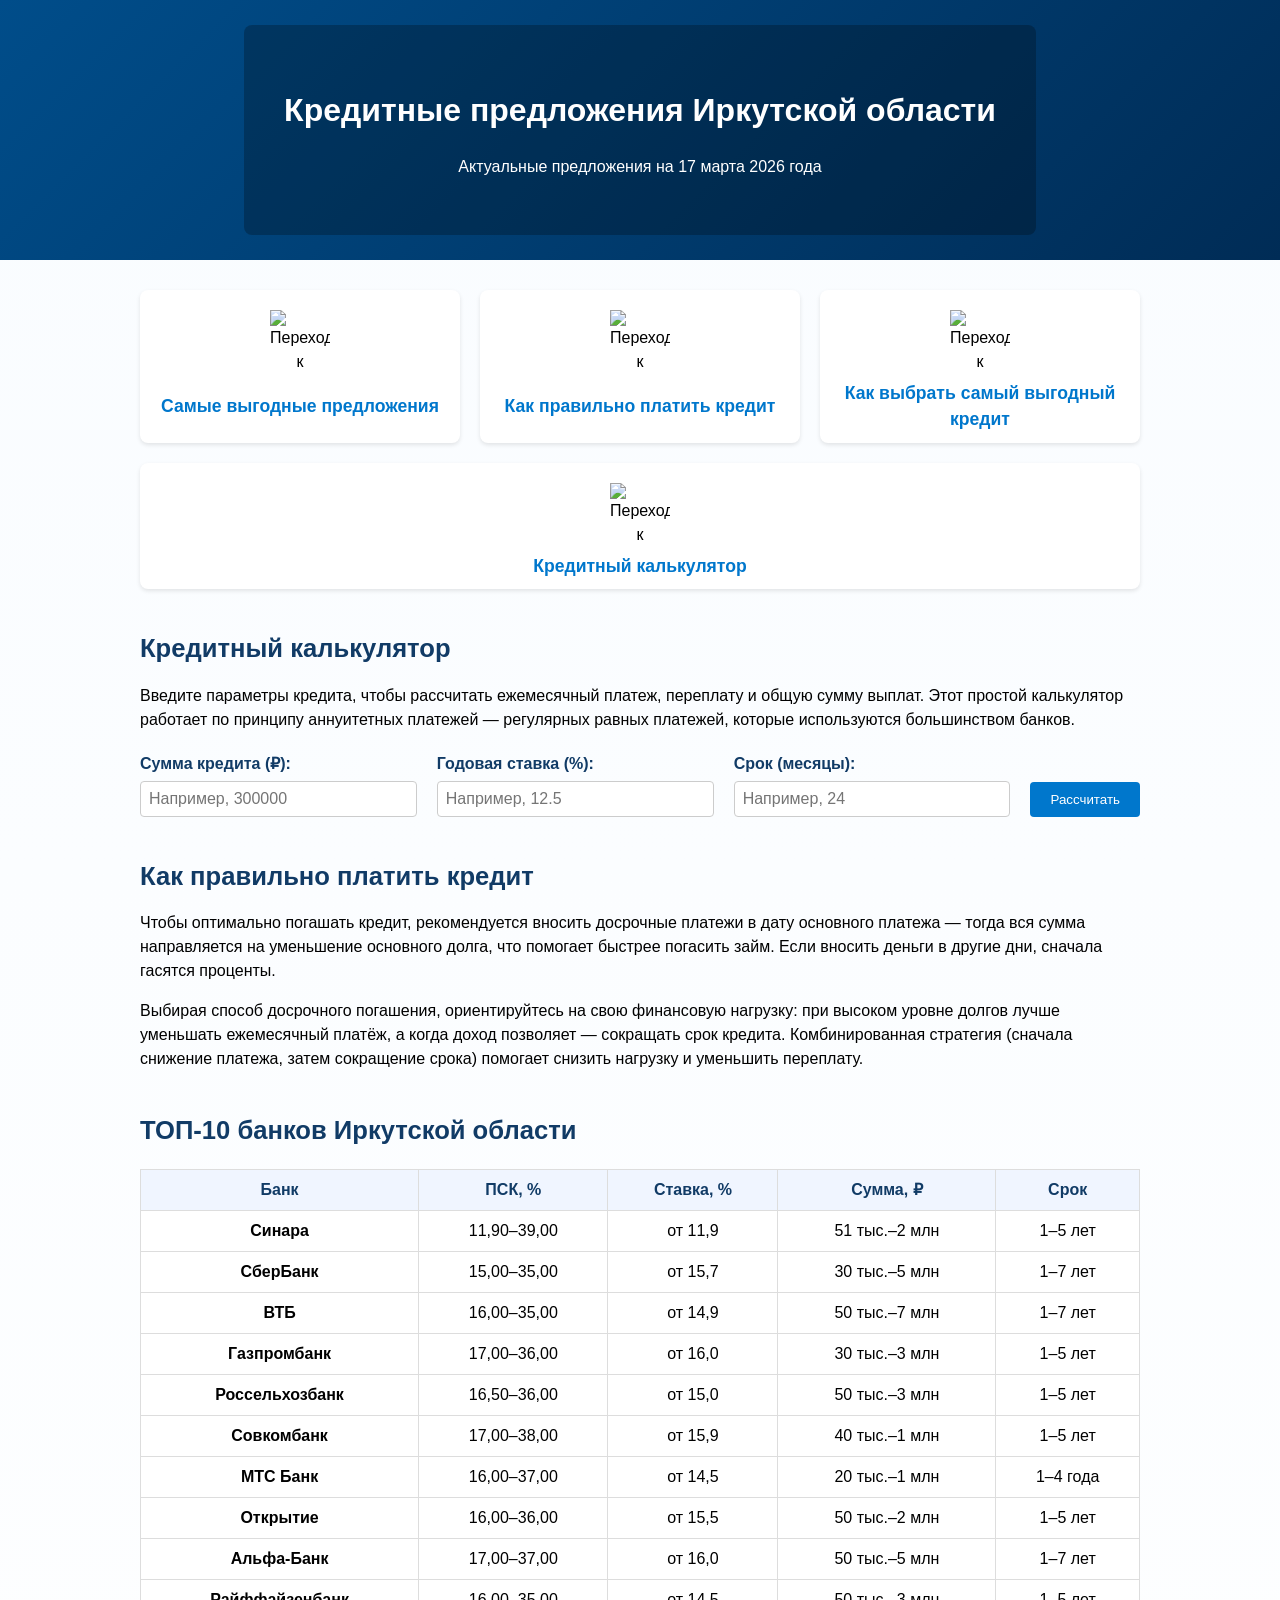
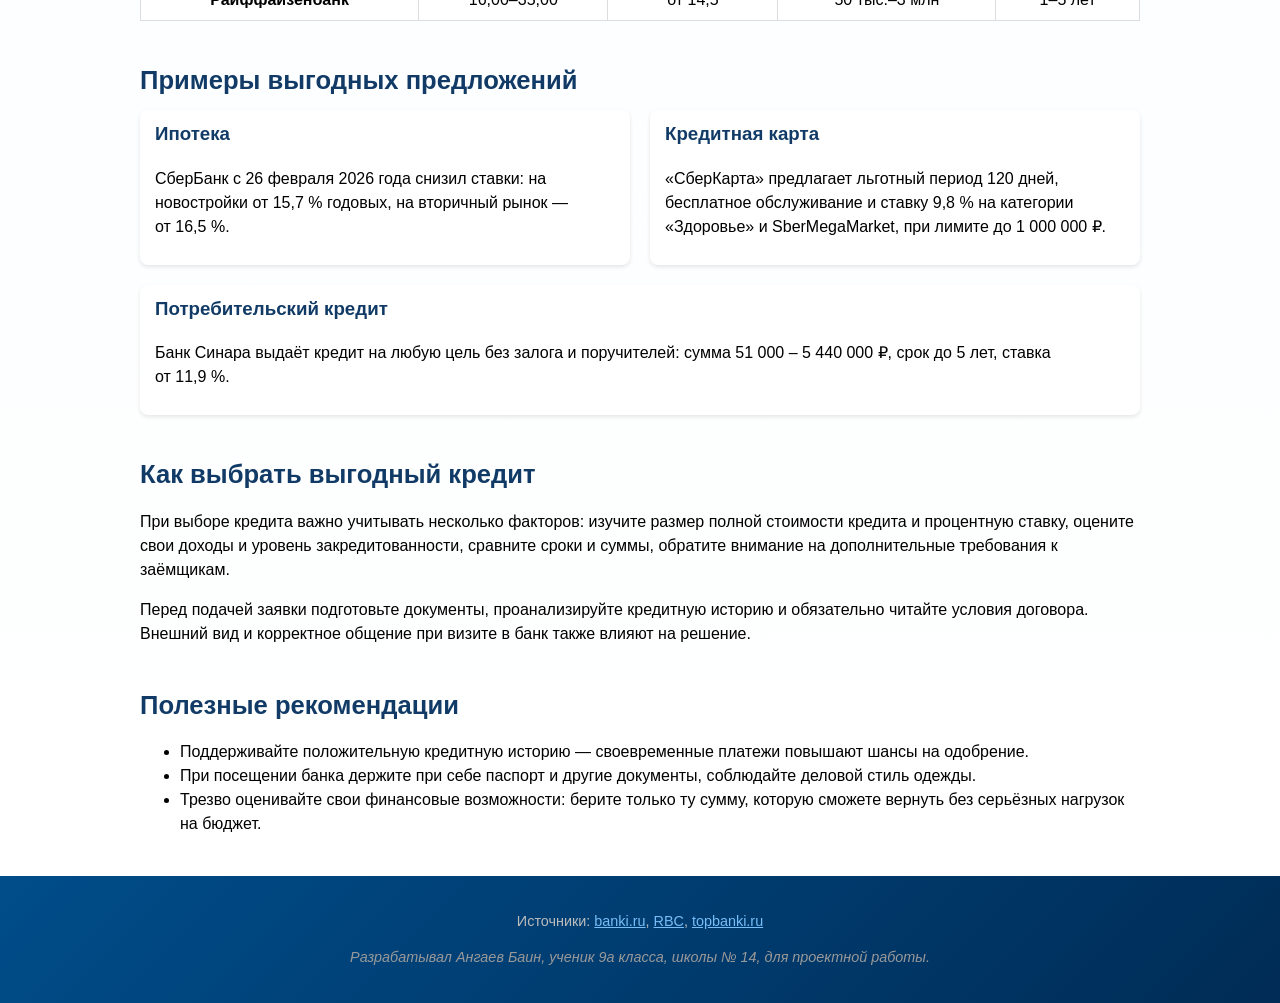
==== commit c3003a92: "Add files via upload" ====
--- a/index.html
+++ b/index.html
@@ -4,7 +4,10 @@
     <meta charset="UTF-8" />
     <meta name="viewport" content="width=device-width, initial-scale=1.0" />
     <title>Кредитные предложения Иркутской области</title>
-    <link rel="stylesheet" href="styles.css" />
+    <!-- Добавлен параметр версии, чтобы исключить кэширование старого стиля -->
+    <!-- Обновленная версия стилей: поменяли фон и размер иконок -->
+    <!-- Обновленная версия стилей для светлого фона шапки -->
+    <link rel="stylesheet" href="styles.css?v=darkblue2" />
 </head>
 <body>
     <header class="hero">
@@ -18,20 +21,23 @@
         <!-- Навигационные карточки -->
         <section class="nav-cards">
             <div class="card">
-                <img src="195D27DA-73F2-4D8D-92AB-7164FA99148C.jpeg" alt="Выгодные предложения" />
+                <!-- Иконка кубка для раздела "Самые выгодные предложения" -->
+                <img src="trophy.svg" alt="Переход к разделу выгодных предложений" class="nav-icon" />
                 <h3><a href="#top-offers">Самые выгодные предложения</a></h3>
             </div>
             <div class="card">
-                <img src="EBF8DEEB-B6FF-462F-9FE7-F384E3FB597B.jpeg" alt="Как правильно платить кредит" />
+                <!-- Иконка банковской карты для раздела "Как правильно платить кредит" -->
+                <img src="credit-card.svg" alt="Переход к разделу как платить кредит" class="nav-icon" />
                 <h3><a href="#how-to-pay">Как правильно платить кредит</a></h3>
             </div>
             <div class="card">
-                <img src="195D27DA-73F2-4D8D-92AB-7164FA99148C.jpeg" alt="Как выбрать кредит" />
+                <!-- Иконка поиска для раздела "Как выбрать самый выгодный кредит" -->
+                <img src="search.svg" alt="Переход к разделу как выбрать кредит" class="nav-icon" />
                 <h3><a href="#choose-credit">Как выбрать самый выгодный кредит</a></h3>
             </div>
-            <!-- New card for the credit calculator -->
-            <div class="card">
-                <img src="EBF8DEEB-B6FF-462F-9FE7-F384E3FB597B.jpeg" alt="Кредитный калькулятор" />
+            <!-- Карточка для калькулятора кредита использует иконку калькулятора -->
+            <div class="card">
+                <img src="calculator.svg" alt="Переход к разделу калькулятора" class="nav-icon" />
                 <h3><a href="#calculator">Кредитный калькулятор</a></h3>
             </div>
         </section>
@@ -221,10 +227,12 @@
                     }
                     var totalPayment = monthlyPayment * n;
                     var overpayment = totalPayment - amount;
+                    // Форматируем числа с пробелами (для тысяч) и двумя знаками после запятой
+                    var formatter = new Intl.NumberFormat('ru-RU', { minimumFractionDigits: 2, maximumFractionDigits: 2 });
                     resultEl.innerHTML =
-                        'Ежемесячный платеж: ' + monthlyPayment.toFixed(2) + ' ₽' + '<br>' +
-                        'Переплата: ' + overpayment.toFixed(2) + ' ₽' + '<br>' +
-                        'Общая выплата: ' + totalPayment.toFixed(2) + ' ₽';
+                        'Ежемесячный платеж: ' + formatter.format(monthlyPayment) + ' ₽' + '<br>' +
+                        'Переплата: ' + formatter.format(overpayment) + ' ₽' + '<br>' +
+                        'Общая выплата: ' + formatter.format(totalPayment) + ' ₽';
                 });
             }
         })();
--- a/styles.css
+++ b/styles.css
@@ -3,17 +3,19 @@
     padding: 0;
     font-family: Arial, sans-serif;
     line-height: 1.5;
-    background: linear-gradient(180deg, #f6faff 0%, #ffffff 100%);
-    /* Текст тёмный, но слегка заметный: используем более мягкий тёмно‑серый цвет */
-    color: #444;
+    /* Светлая тема для основного контента
+       Основной фон максимально светлый, чтобы контент был легко читаем. */
+    background: linear-gradient(180deg, #f9fcff 0%, #ffffff 100%);
+    /* Чёрный текст для лучшей контрастности на светлом фоне */
+    color: #000;
 }
 
 /* Hero section */
 /* Hero section */
 .hero {
     position: relative;
-    /* Градиент для декоративного фона шапки. Если потребуется изображение, поместите файл hero.png в ту же папку и раскомментируйте строку url(). */
-    background: linear-gradient(135deg, #0077cc 0%, #004080 100%);
+    /* Тёмный градиент фона шапки */
+    background: linear-gradient(135deg, #004d8a 0%, #002c56 100%);
     /* background: linear-gradient(rgba(0, 0, 0, 0.4), rgba(0, 0, 0, 0.4)), url('hero.png') center/cover no-repeat; */
     min-height: 260px;
     display: flex;
@@ -24,7 +26,8 @@
 }
 
 .hero-overlay {
-    background: rgba(0, 0, 0, 0.4);
+    /* Сделаем фон под текстом в шапке немного светлее, уменьшив непрозрачность */
+    background: rgba(0, 0, 0, 0.25);
     padding: 40px;
     border-radius: 8px;
 }
@@ -61,6 +64,23 @@
     object-fit: cover;
 }
 
+/* Минималистичные иконки-пины для навигационных карточек */
+.nav-icon {
+    /* Базовый стиль для иконок-пинов */
+    width: 60px;
+    height: 60px;
+    margin: 20px auto 0;
+    object-fit: contain;
+}
+
+/* Более специфический селектор, чтобы переопределить размер изображений внутри карточек */
+.card .nav-icon {
+    width: 60px;
+    height: 60px;
+    margin: 20px auto 0;
+    object-fit: contain;
+}
+
 .card h3 {
     margin: 10px;
     font-size: 1.1em;
@@ -68,6 +88,7 @@
     display: flex;
     align-items: center;
     justify-content: center;
+    color: #113b66;
 }
 
 .card a {
@@ -104,7 +125,14 @@
 
 th {
     background: #f0f5ff;
+    color: #113b66;
     font-weight: 600;
+}
+
+td {
+    background: #ffffff;
+    /* Чёрный текст в ячейках таблицы для высокой контрастности */
+    color: #000;
 }
 
 /* Offers */
@@ -146,9 +174,12 @@
 #calculator input {
     padding: 8px;
     margin-top: 5px;
+    background: #ffffff;
     border: 1px solid #ccc;
     border-radius: 4px;
     font-size: 1em;
+    /* Чёрный текст в полях ввода для лучшей читаемости */
+    color: #000;
 }
 
 #calculator button {
@@ -173,21 +204,22 @@
 
 /* Footer */
 footer {
-    background: #f7f9fc;
+    /* Сделаем подвал таким же синим, как и шапка, используя тот же градиент */
+    background: linear-gradient(135deg, #004d8a 0%, #002c56 100%);
     padding: 20px 0;
     text-align: center;
     font-size: 0.9em;
-    color: #444;
+    color: #bbb;
 }
 
 footer a {
-    color: #0077cc;
+    color: #77bdf7;
 }
 
 footer .author {
     margin-top: 5px;
     font-style: italic;
-    color: #555;
+    color: #999;
 }
 
 @media (max-width: 768px) {
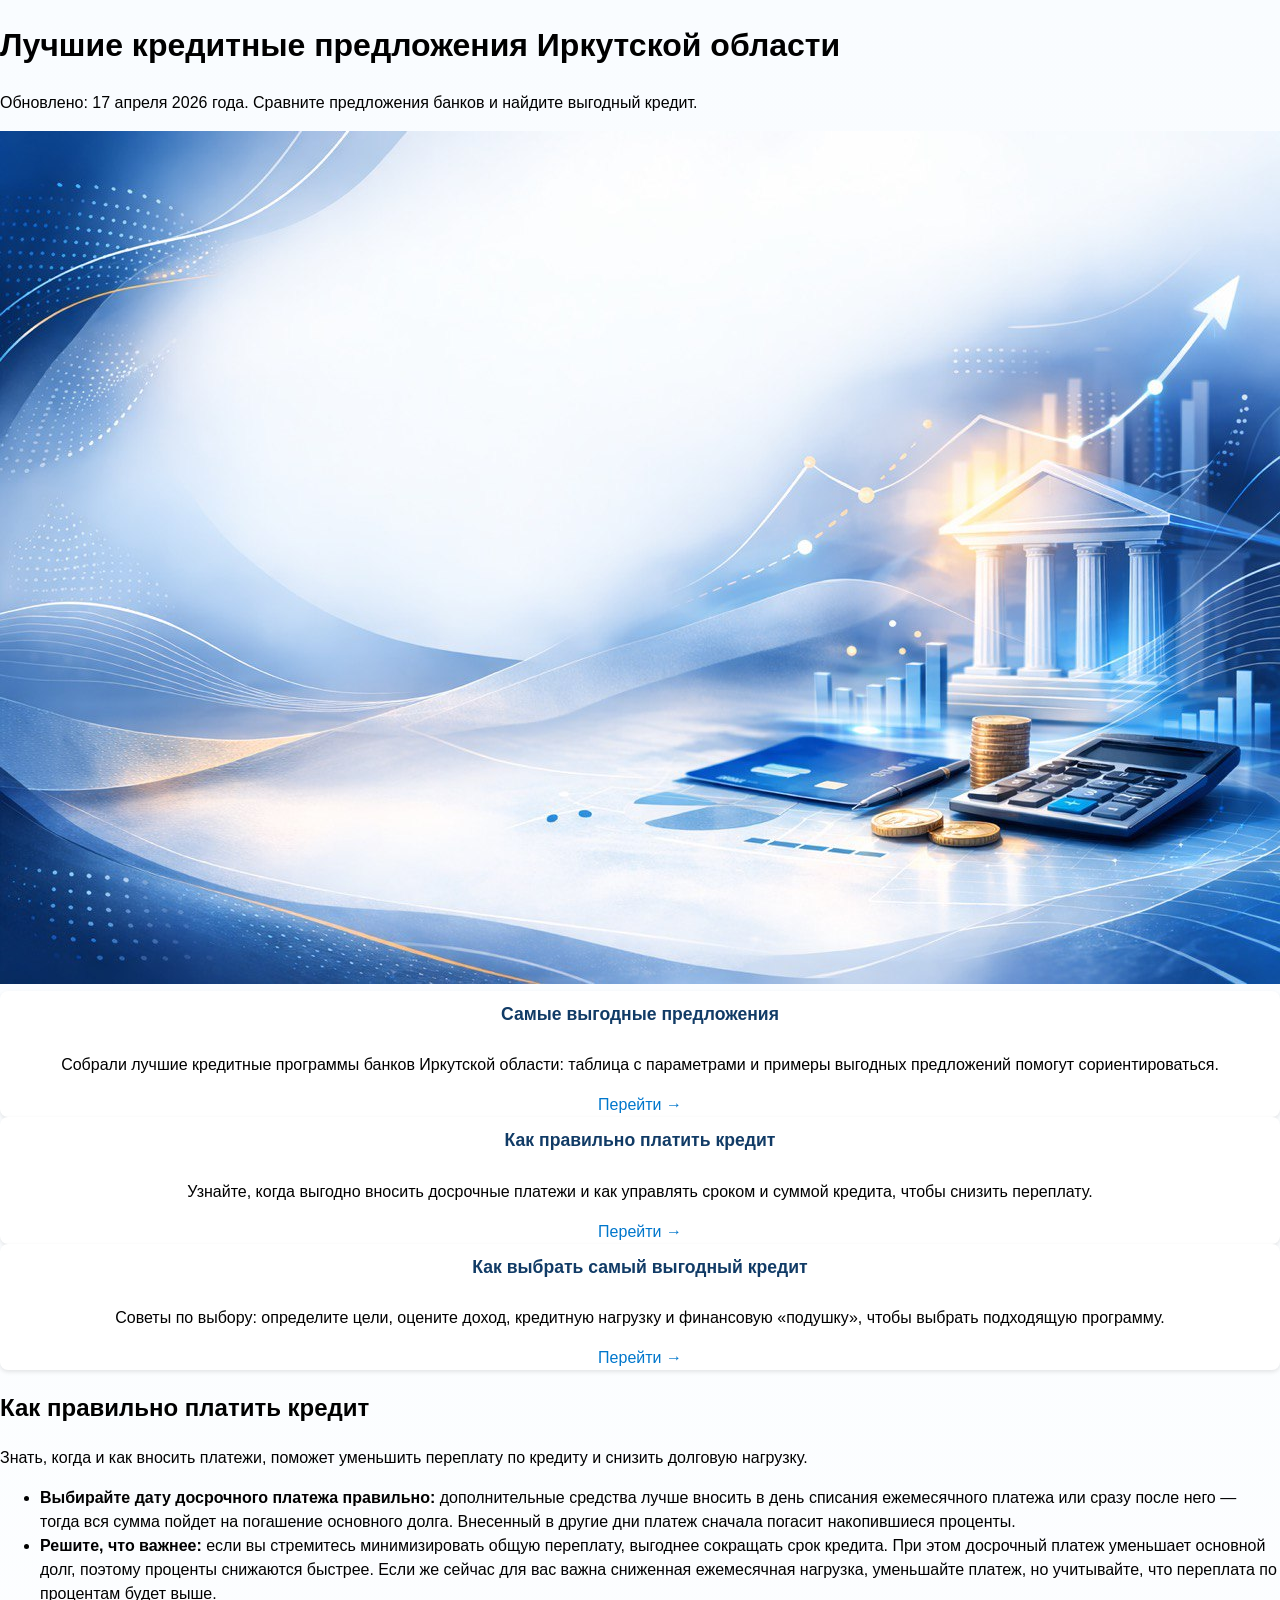
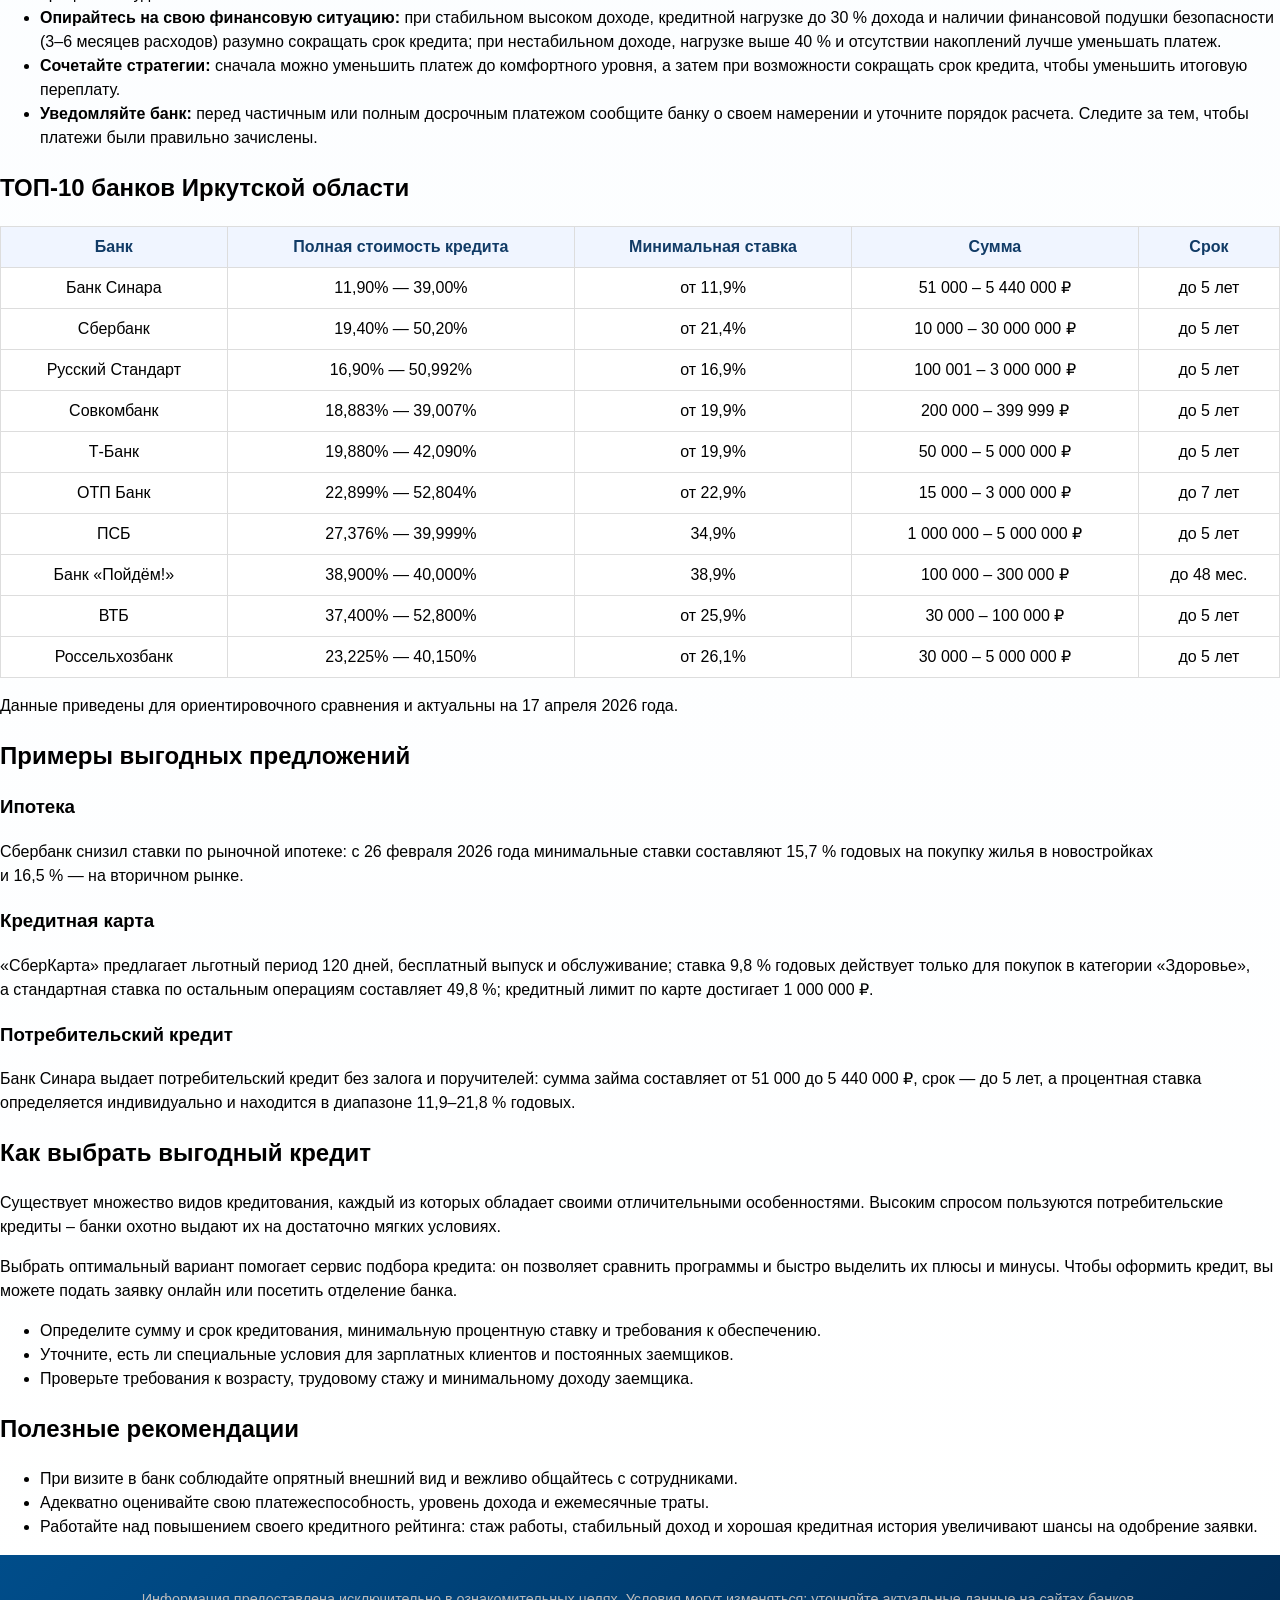
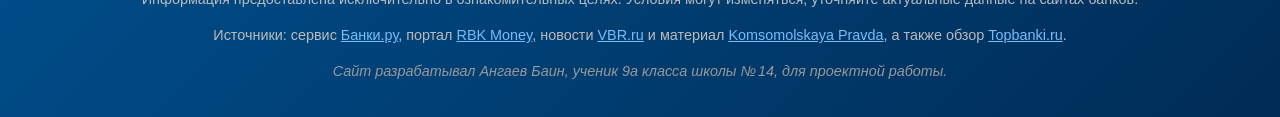
==== commit 73f404fb: "Add files via upload" ====
--- a/index.html
+++ b/index.html
@@ -1,241 +1,185 @@
 <!DOCTYPE html>
 <html lang="ru">
 <head>
-    <meta charset="UTF-8" />
-    <meta name="viewport" content="width=device-width, initial-scale=1.0" />
-    <title>Кредитные предложения Иркутской области</title>
-    <!-- Добавлен параметр версии, чтобы исключить кэширование старого стиля -->
-    <!-- Обновленная версия стилей: поменяли фон и размер иконок -->
-    <!-- Обновленная версия стилей для светлого фона шапки -->
-    <link rel="stylesheet" href="styles.css?v=darkblue2" />
+  <meta charset="UTF-8">
+  <meta name="viewport" content="width=device-width, initial-scale=1.0">
+  <title>Лучшие кредитные предложения Иркутской области 2026</title>
+  <link rel="stylesheet" href="styles.css">
 </head>
 <body>
-    <header class="hero">
-        <div class="hero-overlay">
-            <h1>Кредитные предложения Иркутской области</h1>
-            <p class="update-date">Актуальные предложения на 17 марта 2026 года</p>
-        </div>
-    </header>
+  <header>
+    <h1>Лучшие кредитные предложения Иркутской&nbsp;области</h1>
+    <p>Обновлено: 17 апреля 2026 года. Сравните предложения банков и найдите выгодный кредит.</p>
+  </header>
 
-    <main class="container">
-        <!-- Навигационные карточки -->
-        <section class="nav-cards">
-            <div class="card">
-                <!-- Иконка кубка для раздела "Самые выгодные предложения" -->
-                <img src="trophy.svg" alt="Переход к разделу выгодных предложений" class="nav-icon" />
-                <h3><a href="#top-offers">Самые выгодные предложения</a></h3>
-            </div>
-            <div class="card">
-                <!-- Иконка банковской карты для раздела "Как правильно платить кредит" -->
-                <img src="credit-card.svg" alt="Переход к разделу как платить кредит" class="nav-icon" />
-                <h3><a href="#how-to-pay">Как правильно платить кредит</a></h3>
-            </div>
-            <div class="card">
-                <!-- Иконка поиска для раздела "Как выбрать самый выгодный кредит" -->
-                <img src="search.svg" alt="Переход к разделу как выбрать кредит" class="nav-icon" />
-                <h3><a href="#choose-credit">Как выбрать самый выгодный кредит</a></h3>
-            </div>
-            <!-- Карточка для калькулятора кредита использует иконку калькулятора -->
-            <div class="card">
-                <img src="calculator.svg" alt="Переход к разделу калькулятора" class="nav-icon" />
-                <h3><a href="#calculator">Кредитный калькулятор</a></h3>
-            </div>
-        </section>
+  <!-- Декоративное изображение для оформления -->
+  <section id="hero">
+    <img src="hero.png" alt="Финансовый фон" />
+  </section>
 
-        <!-- Раздел: Кредитный калькулятор -->
-        <section id="calculator" class="content-section">
-            <h2>Кредитный калькулятор</h2>
-            <p>Введите параметры кредита, чтобы рассчитать ежемесячный платеж, переплату и общую сумму выплат. Этот простой калькулятор работает по принципу аннуитетных платежей — регулярных равных платежей, которые используются большинством банков.</p>
-            <form id="calc-form">
-                <label>
-                    Сумма кредита (₽):
-                    <input type="number" id="loan-amount" min="1000" step="100" placeholder="Например, 300000" />
-                </label>
-                <label>
-                    Годовая ставка (%):
-                    <input type="number" id="interest-rate" step="0.1" min="0" placeholder="Например, 12.5" />
-                </label>
-                <label>
-                    Срок (месяцы):
-                    <input type="number" id="loan-term" min="1" placeholder="Например, 24" />
-                </label>
-                <button type="button" id="calculate-btn">Рассчитать</button>
-            </form>
-            <div id="calc-result" class="calc-result"></div>
-        </section>
+  <!-- Карточки с основными темами -->
+  <section id="intro-cards" class="cards">
+    <div class="card">
+      <h3>Самые выгодные предложения</h3>
+      <p>Собрали лучшие кредитные программы банков Иркутской области: таблица с параметрами и примеры выгодных предложений помогут сориентироваться.</p>
+      <a href="#offers">Перейти →</a>
+    </div>
+    <div class="card">
+      <h3>Как правильно платить кредит</h3>
+      <p>Узнайте, когда выгодно вносить досрочные платежи и как управлять сроком и суммой кредита, чтобы снизить переплату.</p>
+      <a href="#payment">Перейти →</a>
+    </div>
+    <div class="card">
+      <h3>Как выбрать самый выгодный кредит</h3>
+      <p>Советы по выбору: определите цели, оцените доход, кредитную нагрузку и финансовую «подушку», чтобы выбрать подходящую программу.</p>
+      <a href="#how-to-choose">Перейти →</a>
+    </div>
+  </section>
 
-        <!-- Раздел: Как правильно платить кредит -->
-        <section id="how-to-pay" class="content-section">
-            <h2>Как правильно платить кредит</h2>
-            <p>Чтобы оптимально погашать кредит, рекомендуется вносить досрочные платежи в дату основного платежа — тогда вся сумма направляется на уменьшение основного долга, что помогает быстрее погасить займ. Если вносить деньги в другие дни, сначала гасятся проценты.</p>
-            <p>Выбирая способ досрочного погашения, ориентируйтесь на свою финансовую нагрузку: при высоком уровне долгов лучше уменьшать ежемесячный платёж, а когда доход позволяет — сокращать срок кредита. Комбинированная стратегия (сначала снижение платежа, затем сокращение срока) помогает снизить нагрузку и уменьшить переплату.</p>
-        </section>
+  <!-- Раздел о том, как правильно платить кредит -->
+  <section id="payment">
+    <h2>Как правильно платить кредит</h2>
+    <p>Знать, когда и как вносить платежи, поможет уменьшить переплату по кредиту и снизить долговую нагрузку.</p>
+    <ul>
+      <li><strong>Выбирайте дату досрочного платежа правильно:</strong> дополнительные средства лучше вносить в день списания ежемесячного платежа или сразу после него — тогда вся сумма пойдет на погашение основного долга. Внесенный в другие дни платеж сначала погасит накопившиеся проценты.</li>
+      <li><strong>Решите, что важнее:</strong> если вы стремитесь минимизировать общую переплату, выгоднее сокращать срок кредита. При этом досрочный платеж уменьшает основной долг, поэтому проценты снижаются быстрее. Если же сейчас для вас важна сниженная ежемесячная нагрузка, уменьшайте платеж, но учитывайте, что переплата по процентам будет выше.</li>
+      <li><strong>Опирайтесь на свою финансовую ситуацию:</strong> при стабильном высоком доходе, кредитной нагрузке до 30 % дохода и наличии финансовой подушки безопасности (3–6 месяцев расходов) разумно сокращать срок кредита; при нестабильном доходе, нагрузке выше 40 % и отсутствии накоплений лучше уменьшать платеж.</li>
+      <li><strong>Сочетайте стратегии:</strong> сначала можно уменьшить платеж до комфортного уровня, а затем при возможности сокращать срок кредита, чтобы уменьшить итоговую переплату.</li>
+      <li><strong>Уведомляйте банк:</strong> перед частичным или полным досрочным платежом сообщите банку о своем намерении и уточните порядок расчета. Следите за тем, чтобы платежи были правильно зачислены.</li>
+    </ul>
+  </section>
 
-        <!-- Раздел: ТОП‑10 банков -->
-        <section id="top-offers" class="content-section">
-            <h2>ТОП‑10 банков Иркутской области</h2>
-            <div class="table-wrapper">
-                <table>
-                    <thead>
-                        <tr>
-                            <th>Банк</th>
-                            <th>ПСК, %</th>
-                            <th>Ставка, %</th>
-                            <th>Сумма, ₽</th>
-                            <th>Срок</th>
-                        </tr>
-                    </thead>
-                    <tbody>
-                        <tr>
-                            <td><a class="bank-link" href="https://rbk.money/products/kredity/kredity-nalichnymi/bank-sinara/" target="_blank">Синaра</a></td>
-                            <td>11,90–39,00</td>
-                            <td>от 11,9</td>
-                            <td>51 тыс.–2 млн</td>
-                            <td>1–5 лет</td>
-                        </tr>
-                        <tr>
-                            <td><a class="bank-link" href="https://rbk.money/elec/products/kredity/kredity-nalichnymi/sberbank/" target="_blank">СберБанк</a></td>
-                            <td>15,00–35,00</td>
-                            <td>от 15,7</td>
-                            <td>30 тыс.–5 млн</td>
-                            <td>1–7 лет</td>
-                        </tr>
-                        <tr>
-                            <td><a class="bank-link" href="https://www.vtb.ru/personal/kredit/" target="_blank">ВТБ</a></td>
-                            <td>16,00–35,00</td>
-                            <td>от 14,9</td>
-                            <td>50 тыс.–7 млн</td>
-                            <td>1–7 лет</td>
-                        </tr>
-                        <tr>
-                            <td><a class="bank-link" href="https://www.gazprombank.ru/personal/take_credit/consumer_credit/5004451/" target="_blank">Газпромбанк</a></td>
-                            <td>17,00–36,00</td>
-                            <td>от 16,0</td>
-                            <td>30 тыс.–3 млн</td>
-                            <td>1–5 лет</td>
-                        </tr>
-                        <tr>
-                            <td><a class="bank-link" href="https://www.rshb.ru/natural/loans/loans-online" target="_blank">Россельхозбанк</a></td>
-                            <td>16,50–36,00</td>
-                            <td>от 15,0</td>
-                            <td>50 тыс.–3 млн</td>
-                            <td>1–5 лет</td>
-                        </tr>
-                        <tr>
-                            <td><a class="bank-link" href="https://rbk.money/products/kredity/kredity-bez-zaloga/sovkombank/" target="_blank">Совкомбанк</a></td>
-                            <td>17,00–38,00</td>
-                            <td>от 15,9</td>
-                            <td>40 тыс.–1 млн</td>
-                            <td>1–5 лет</td>
-                        </tr>
-                        <tr>
-                            <td><a class="bank-link" href="https://www.mtsbank.ru/chastnim-licam/krediti/credit-all/" target="_blank">МТС Банк</a></td>
-                            <td>16,00–37,00</td>
-                            <td>от 14,5</td>
-                            <td>20 тыс.–1 млн</td>
-                            <td>1–4 года</td>
-                        </tr>
-                        <tr>
-                            <td><a class="bank-link" href="https://eurocredit.ru/credit/otkrytie/" target="_blank">Открытие</a></td>
-                            <td>16,00–36,00</td>
-                            <td>от 15,5</td>
-                            <td>50 тыс.–2 млн</td>
-                            <td>1–5 лет</td>
-                        </tr>
-                        <tr>
-                            <td><a class="bank-link" href="https://rbk.money/novocheboksarsk/products/kredity/alyfa-bank/" target="_blank">Альфа‑Банк</a></td>
-                            <td>17,00–37,00</td>
-                            <td>от 16,0</td>
-                            <td>50 тыс.–5 млн</td>
-                            <td>1–7 лет</td>
-                        </tr>
-                        <tr>
-                            <td><a class="bank-link" href="https://dobro-bank.ru/raiffeisen/personalniy/" target="_blank">Райффайзенбанк</a></td>
-                            <td>16,00–35,00</td>
-                            <td>от 14,5</td>
-                            <td>50 тыс.–3 млн</td>
-                            <td>1–5 лет</td>
-                        </tr>
-                    </tbody>
-                </table>
-            </div>
-        </section>
+  <section id="offers">
+    <h2>ТОП‑10 банков Иркутской области</h2>
+    <table>
+      <thead>
+        <tr>
+          <th>Банк</th>
+          <th>Полная стоимость кредита</th>
+          <th>Минимальная ставка</th>
+          <th>Сумма</th>
+          <th>Срок</th>
+        </tr>
+      </thead>
+      <tbody>
+        <tr>
+          <td>Банк Синара</td>
+          <td>11,90% — 39,00%</td>
+          <td>от 11,9%</td>
+          <td>51 000 – 5 440 000 ₽</td>
+          <td>до 5 лет</td>
+        </tr>
+        <tr>
+          <td>Сбербанк</td>
+          <td>19,40% — 50,20%</td>
+          <td>от 21,4%</td>
+          <td>10 000 – 30 000 000 ₽</td>
+          <td>до 5 лет</td>
+        </tr>
+        <tr>
+          <td>Русский Стандарт</td>
+          <td>16,90% — 50,992%</td>
+          <td>от 16,9%</td>
+          <td>100 001 – 3 000 000 ₽</td>
+          <td>до 5 лет</td>
+        </tr>
+        <tr>
+          <td>Совкомбанк</td>
+          <td>18,883% — 39,007%</td>
+          <td>от 19,9%</td>
+          <td>200 000 – 399 999 ₽</td>
+          <td>до 5 лет</td>
+        </tr>
+        <tr>
+          <td>Т‑Банк</td>
+          <td>19,880% — 42,090%</td>
+          <td>от 19,9%</td>
+          <td>50 000 – 5 000 000 ₽</td>
+          <td>до 5 лет</td>
+        </tr>
+        <tr>
+          <td>ОТП Банк</td>
+          <td>22,899% — 52,804%</td>
+          <td>от 22,9%</td>
+          <td>15 000 – 3 000 000 ₽</td>
+          <td>до 7 лет</td>
+        </tr>
+        <tr>
+          <td>ПСБ</td>
+          <td>27,376% — 39,999%</td>
+          <td>34,9%</td>
+          <td>1 000 000 – 5 000 000 ₽</td>
+          <td>до 5 лет</td>
+        </tr>
+        <tr>
+          <td>Банк «Пойдём!»</td>
+          <td>38,900% — 40,000%</td>
+          <td>38,9%</td>
+          <td>100 000 – 300 000 ₽</td>
+          <td>до 48 мес.</td>
+        </tr>
+        <tr>
+          <td>ВТБ</td>
+          <td>37,400% — 52,800%</td>
+          <td>от 25,9%</td>
+          <td>30 000 – 100 000 ₽</td>
+          <td>до 5 лет</td>
+        </tr>
+        <tr>
+          <td>Россельхозбанк</td>
+          <td>23,225% — 40,150%</td>
+          <td>от 26,1%</td>
+          <td>30 000 – 5 000 000 ₽</td>
+          <td>до 5 лет</td>
+        </tr>
+      </tbody>
+    </table>
+    <p class="note">Данные приведены для ориентировочного сравнения и актуальны на 17 апреля 2026 года.</p>
+  </section>
 
-        <!-- Раздел: Примеры выгодных предложений -->
-        <section class="content-section">
-            <h2>Примеры выгодных предложений</h2>
-            <div class="offers">
-                <div class="offer">
-                    <h3>Ипотека</h3>
-                    <p>СберБанк с 26 февраля 2026 года снизил ставки: на новостройки от 15,7 % годовых, на вторичный рынок — от 16,5 %.</p>
-                </div>
-                <div class="offer">
-                    <h3>Кредитная карта</h3>
-                    <p>«СберКарта» предлагает льготный период 120 дней, бесплатное обслуживание и ставку 9,8 % на категории «Здоровье» и SberMegaMarket, при лимите до 1 000 000 ₽.</p>
-                </div>
-                <div class="offer">
-                    <h3>Потребительский кредит</h3>
-                    <p>Банк Синaра выдаёт кредит на любую цель без залога и поручителей: сумма 51 000 – 5 440 000 ₽, срок до 5 лет, ставка от 11,9 %.</p>
-                </div>
-            </div>
-        </section>
+  <!-- Примеры конкретных предложений по основным продуктам -->
+  <section id="examples">
+    <h2>Примеры выгодных предложений</h2>
+    <h3>Ипотека</h3>
+    <p>Сбербанк снизил ставки по рыночной ипотеке: с 26 февраля 2026 года минимальные ставки составляют
+      15,7 % годовых на покупку жилья в новостройках и 16,5 % — на вторичном рынке.</p>
+    <h3>Кредитная карта</h3>
+    <p>«СберКарта» предлагает льготный период 120 дней, бесплатный выпуск и обслуживание;
+      ставка 9,8 % годовых действует только для покупок в категории «Здоровье»,
+      а стандартная ставка по остальным операциям составляет 49,8 %;
+      кредитный лимит по карте достигает 1 000 000 ₽.</p>
+    <h3>Потребительский кредит</h3>
+    <p>Банк Синара выдает потребительский кредит без залога и поручителей:
+      сумма займа составляет от 51 000 до 5 440 000 ₽, срок — до 5 лет,
+      а процентная ставка определяется индивидуально и находится в диапазоне 11,9–21,8 % годовых.</p>
+  </section>
 
-        <!-- Раздел: Как выбрать выгодный кредит -->
-        <section id="choose-credit" class="content-section">
-            <h2>Как выбрать выгодный кредит</h2>
-            <p>При выборе кредита важно учитывать несколько факторов: изучите размер полной стоимости кредита и процентную ставку, оцените свои доходы и уровень закредитованности, сравните сроки и суммы, обратите внимание на дополнительные требования к заёмщикам.</p>
-            <p>Перед подачей заявки подготовьте документы, проанализируйте кредитную историю и обязательно читайте условия договора. Внешний вид и корректное общение при визите в банк также влияют на решение.</p>
-        </section>
+  <section id="how-to-choose">
+    <h2>Как выбрать выгодный кредит</h2>
+    <p>Существует множество видов кредитования, каждый из которых обладает своими отличительными особенностями. Высоким спросом пользуются потребительские кредиты – банки охотно выдают их на достаточно мягких условиях.</p>
+    <p>Выбрать оптимальный вариант помогает сервис подбора кредита: он позволяет сравнить программы и быстро выделить их плюсы и минусы. Чтобы оформить кредит, вы можете подать заявку онлайн или посетить отделение банка.</p>
+    <ul>
+      <li>Определите сумму и срок кредитования, минимальную процентную ставку и требования к обеспечению.</li>
+      <li>Уточните, есть ли специальные условия для зарплатных клиентов и постоянных заемщиков.</li>
+      <li>Проверьте требования к возрасту, трудовому стажу и минимальному доходу заемщика.</li>
+    </ul>
+  </section>
 
-        <!-- Раздел: Полезные рекомендации -->
-        <section class="content-section">
-            <h2>Полезные рекомендации</h2>
-            <ul>
-                <li>Поддерживайте положительную кредитную историю — своевременные платежи повышают шансы на одобрение.</li>
-                <li>При посещении банка держите при себе паспорт и другие документы, соблюдайте деловой стиль одежды.</li>
-                <li>Трезво оценивайте свои финансовые возможности: берите только ту сумму, которую сможете вернуть без серьёзных нагрузок на бюджет.</li>
-            </ul>
-        </section>
-    </main>
+  <section id="recommendations">
+    <h2>Полезные рекомендации</h2>
+    <ul>
+      <li>При визите в банк соблюдайте опрятный внешний вид и вежливо общайтесь с сотрудниками.</li>
+      <li>Адекватно оценивайте свою платежеспособность, уровень дохода и ежемесячные траты.</li>
+      <li>Работайте над повышением своего кредитного рейтинга: стаж работы, стабильный доход и хорошая кредитная история увеличивают шансы на одобрение заявки.</li>
+    </ul>
+  </section>
 
-    <footer>
-        <p>Источники: <a href="https://www.banki.ru/news/">banki.ru</a>, <a href="https://www.rbc.ru/">RBC</a>, <a href="https://www.topbanki.ru/">topbanki.ru</a></p>
-        <p class="author">Разрабатывал Ангаев Баин, ученик 9а класса, школы № 14, для проектной работы.</p>
-    </footer>
-
-    <!-- Скрипт для кредитного калькулятора -->
-    <script>
-        (function() {
-            var btn = document.getElementById('calculate-btn');
-            if (btn) {
-                btn.addEventListener('click', function() {
-                    var amount = parseFloat(document.getElementById('loan-amount').value);
-                    var rate = parseFloat(document.getElementById('interest-rate').value);
-                    var term = parseInt(document.getElementById('loan-term').value);
-                    var resultEl = document.getElementById('calc-result');
-                    if (isNaN(amount) || amount <= 0 || isNaN(rate) || isNaN(term) || term <= 0) {
-                        resultEl.textContent = 'Пожалуйста, введите корректные данные.';
-                        return;
-                    }
-                    var monthlyRate = rate / 100 / 12;
-                    var n = term;
-                    var monthlyPayment;
-                    if (monthlyRate === 0) {
-                        monthlyPayment = amount / n;
-                    } else {
-                        monthlyPayment = amount * monthlyRate / (1 - Math.pow(1 + monthlyRate, -n));
-                    }
-                    var totalPayment = monthlyPayment * n;
-                    var overpayment = totalPayment - amount;
-                    // Форматируем числа с пробелами (для тысяч) и двумя знаками после запятой
-                    var formatter = new Intl.NumberFormat('ru-RU', { minimumFractionDigits: 2, maximumFractionDigits: 2 });
-                    resultEl.innerHTML =
-                        'Ежемесячный платеж: ' + formatter.format(monthlyPayment) + ' ₽' + '<br>' +
-                        'Переплата: ' + formatter.format(overpayment) + ' ₽' + '<br>' +
-                        'Общая выплата: ' + formatter.format(totalPayment) + ' ₽';
-                });
-            }
-        })();
-    </script>
+  <footer>
+    <p>Информация предоставлена исключительно в ознакомительных целях. Условия могут изменяться; уточняйте актуальные данные на сайтах банков.</p>
+    <p>Источники: сервис <a href="https://www.banki.ru/products/credits/search/irkutsk/" target="_blank" rel="noopener">Банки.ру</a>, портал <a href="https://rbk.money/products/kredity/celevye-kredity/bank-sinara/" target="_blank" rel="noopener">RBK Money</a>, новости <a href="https://www.vbr.ru/banki/news/sberbank-snizil-stavku-po-ipoteke/" target="_blank" rel="noopener">VBR.ru</a> и материал <a href="https://www.kp.ru/putevoditel/kredity/kreditnye-karty/sberkarta/" target="_blank" rel="noopener">Komsomolskaya Pravda</a>, а также обзор <a href="https://topbanki.ru/credits/bank-sinara-nalichnymi-pri-polozhitelnoy-ki/" target="_blank" rel="noopener">Topbanki.ru</a>.</p>
+    <!-- Авторство сайта -->
+    <!-- Авторство сайта: для школьного проекта -->
+    <p class="author">Сайт разрабатывал Ангаев Баин, ученик 9а класса школы № 14, для проектной работы.</p>
+  </footer>
 </body>
-</html>+</html>
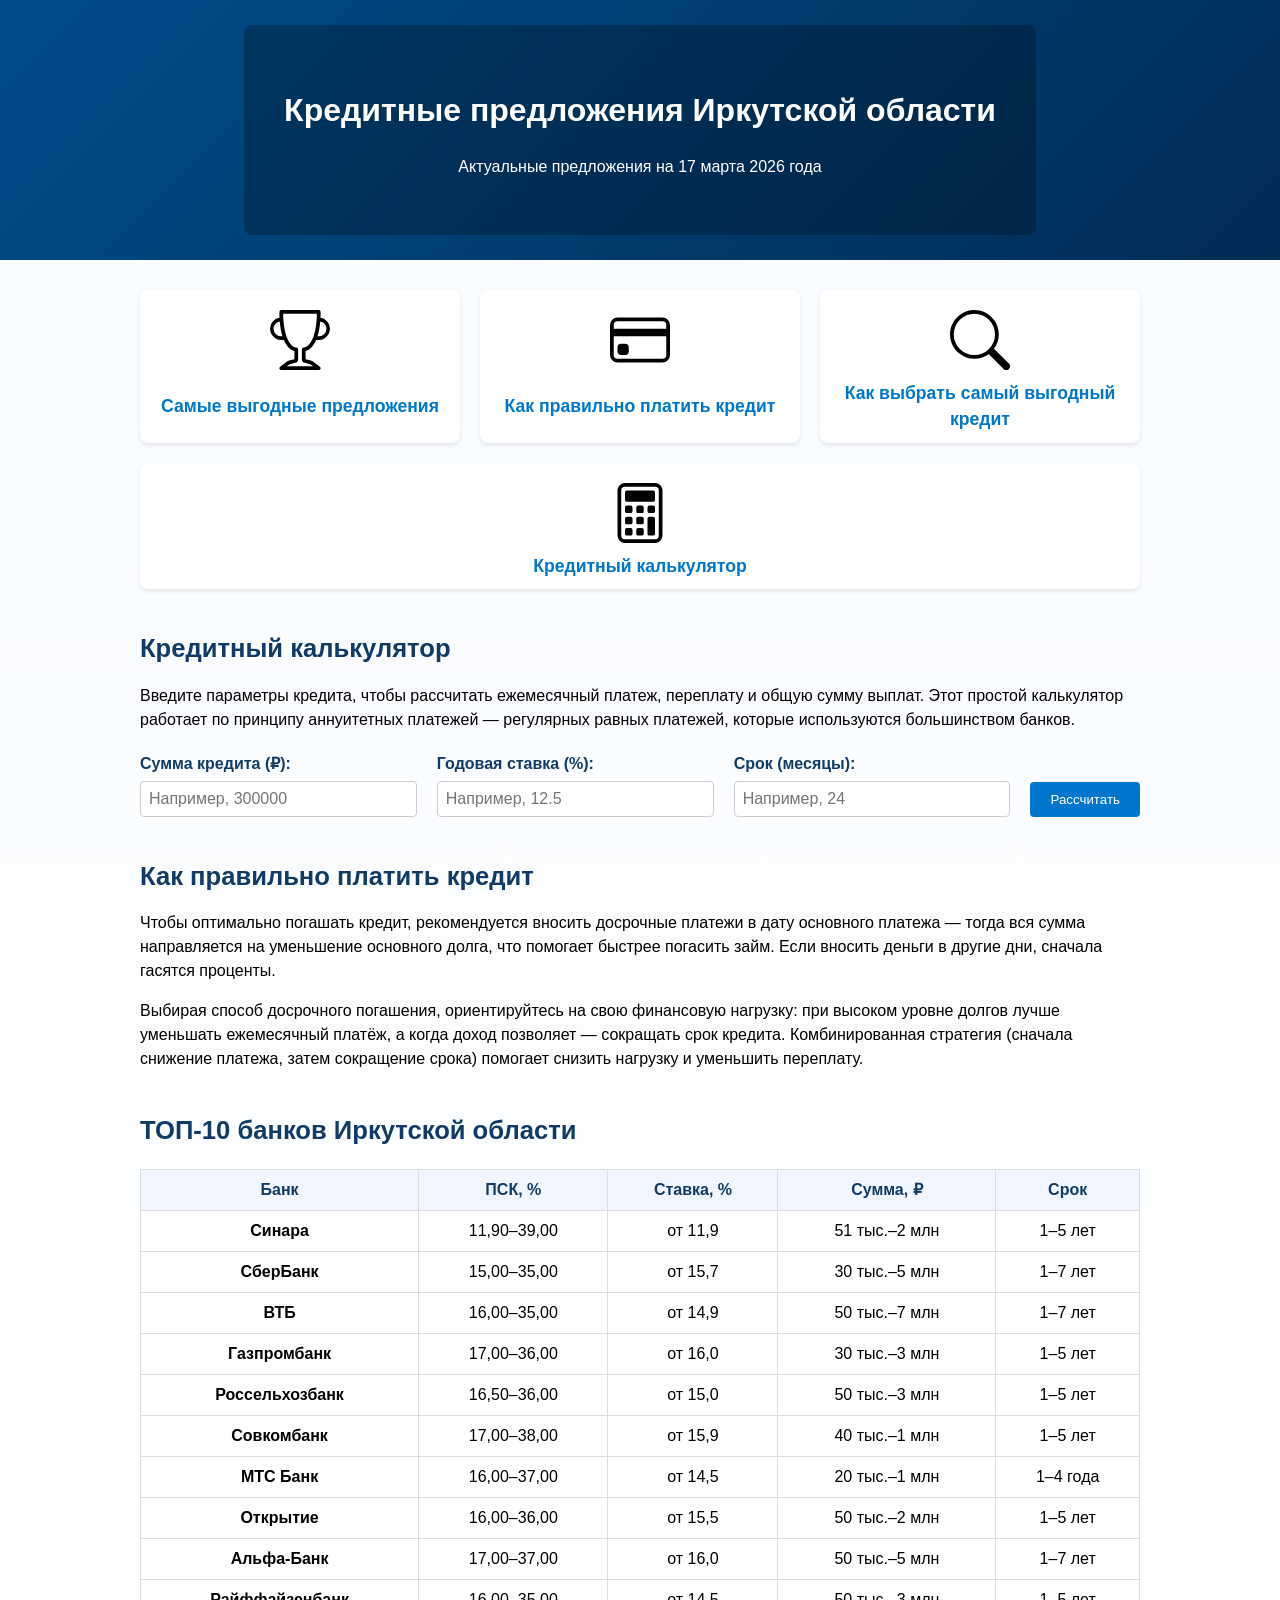
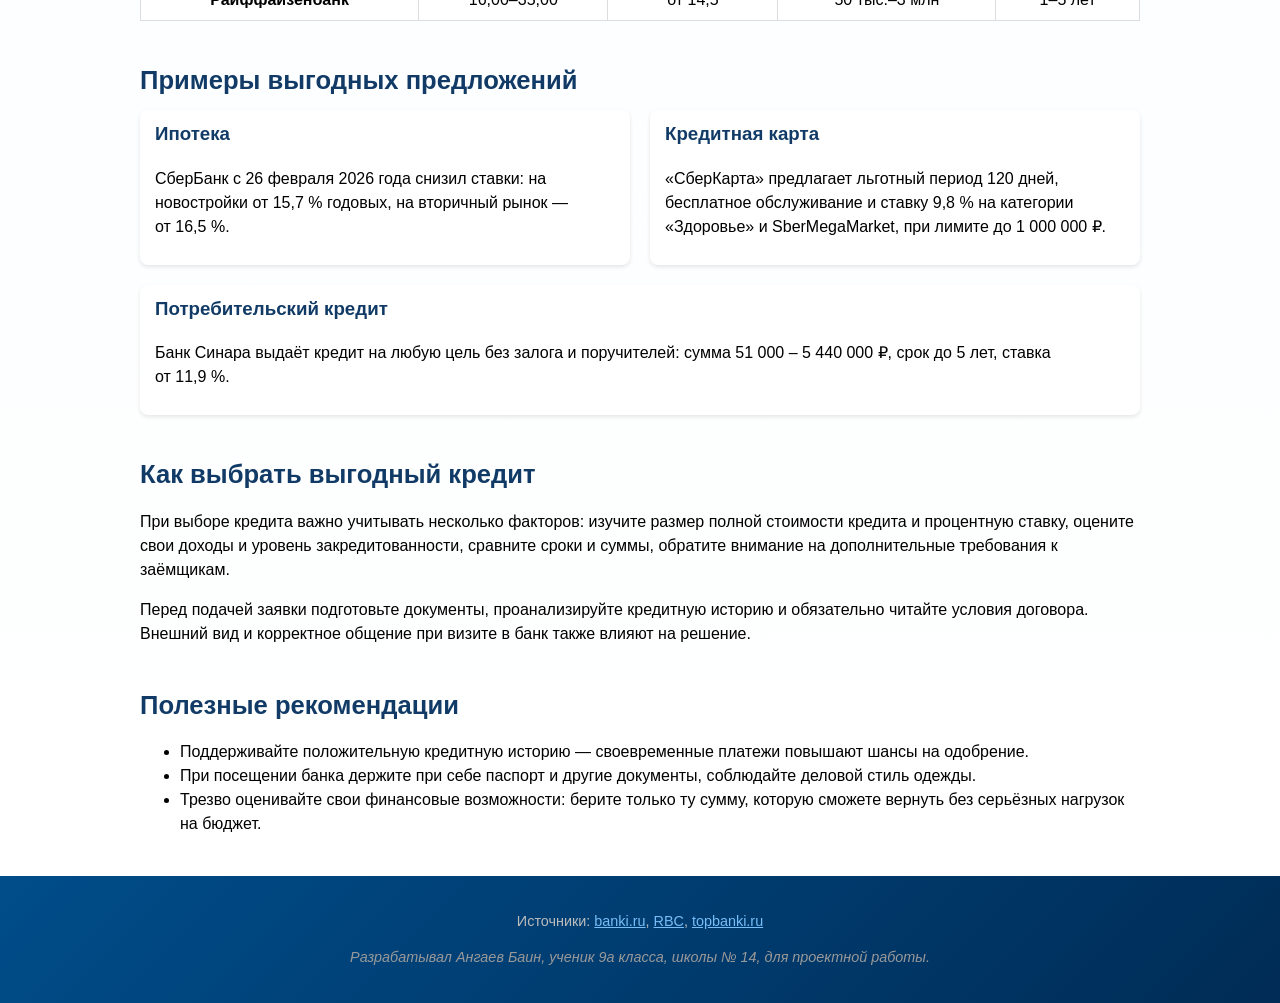
==== commit 143d2607: "Add files via upload" ====
--- a/index.html
+++ b/index.html
@@ -1,185 +1,241 @@
 <!DOCTYPE html>
 <html lang="ru">
 <head>
-  <meta charset="UTF-8">
-  <meta name="viewport" content="width=device-width, initial-scale=1.0">
-  <title>Лучшие кредитные предложения Иркутской области 2026</title>
-  <link rel="stylesheet" href="styles.css">
+    <meta charset="UTF-8" />
+    <meta name="viewport" content="width=device-width, initial-scale=1.0" />
+    <title>Кредитные предложения Иркутской области</title>
+    <!-- Добавлен параметр версии, чтобы исключить кэширование старого стиля -->
+    <!-- Обновленная версия стилей: поменяли фон и размер иконок -->
+    <!-- Обновленная версия стилей для светлого фона шапки -->
+    <link rel="stylesheet" href="styles.css?v=darkblue2" />
 </head>
 <body>
-  <header>
-    <h1>Лучшие кредитные предложения Иркутской&nbsp;области</h1>
-    <p>Обновлено: 17 апреля 2026 года. Сравните предложения банков и найдите выгодный кредит.</p>
-  </header>
-
-  <!-- Декоративное изображение для оформления -->
-  <section id="hero">
-    <img src="hero.png" alt="Финансовый фон" />
-  </section>
-
-  <!-- Карточки с основными темами -->
-  <section id="intro-cards" class="cards">
-    <div class="card">
-      <h3>Самые выгодные предложения</h3>
-      <p>Собрали лучшие кредитные программы банков Иркутской области: таблица с параметрами и примеры выгодных предложений помогут сориентироваться.</p>
-      <a href="#offers">Перейти →</a>
-    </div>
-    <div class="card">
-      <h3>Как правильно платить кредит</h3>
-      <p>Узнайте, когда выгодно вносить досрочные платежи и как управлять сроком и суммой кредита, чтобы снизить переплату.</p>
-      <a href="#payment">Перейти →</a>
-    </div>
-    <div class="card">
-      <h3>Как выбрать самый выгодный кредит</h3>
-      <p>Советы по выбору: определите цели, оцените доход, кредитную нагрузку и финансовую «подушку», чтобы выбрать подходящую программу.</p>
-      <a href="#how-to-choose">Перейти →</a>
-    </div>
-  </section>
-
-  <!-- Раздел о том, как правильно платить кредит -->
-  <section id="payment">
-    <h2>Как правильно платить кредит</h2>
-    <p>Знать, когда и как вносить платежи, поможет уменьшить переплату по кредиту и снизить долговую нагрузку.</p>
-    <ul>
-      <li><strong>Выбирайте дату досрочного платежа правильно:</strong> дополнительные средства лучше вносить в день списания ежемесячного платежа или сразу после него — тогда вся сумма пойдет на погашение основного долга. Внесенный в другие дни платеж сначала погасит накопившиеся проценты.</li>
-      <li><strong>Решите, что важнее:</strong> если вы стремитесь минимизировать общую переплату, выгоднее сокращать срок кредита. При этом досрочный платеж уменьшает основной долг, поэтому проценты снижаются быстрее. Если же сейчас для вас важна сниженная ежемесячная нагрузка, уменьшайте платеж, но учитывайте, что переплата по процентам будет выше.</li>
-      <li><strong>Опирайтесь на свою финансовую ситуацию:</strong> при стабильном высоком доходе, кредитной нагрузке до 30 % дохода и наличии финансовой подушки безопасности (3–6 месяцев расходов) разумно сокращать срок кредита; при нестабильном доходе, нагрузке выше 40 % и отсутствии накоплений лучше уменьшать платеж.</li>
-      <li><strong>Сочетайте стратегии:</strong> сначала можно уменьшить платеж до комфортного уровня, а затем при возможности сокращать срок кредита, чтобы уменьшить итоговую переплату.</li>
-      <li><strong>Уведомляйте банк:</strong> перед частичным или полным досрочным платежом сообщите банку о своем намерении и уточните порядок расчета. Следите за тем, чтобы платежи были правильно зачислены.</li>
-    </ul>
-  </section>
-
-  <section id="offers">
-    <h2>ТОП‑10 банков Иркутской области</h2>
-    <table>
-      <thead>
-        <tr>
-          <th>Банк</th>
-          <th>Полная стоимость кредита</th>
-          <th>Минимальная ставка</th>
-          <th>Сумма</th>
-          <th>Срок</th>
-        </tr>
-      </thead>
-      <tbody>
-        <tr>
-          <td>Банк Синара</td>
-          <td>11,90% — 39,00%</td>
-          <td>от 11,9%</td>
-          <td>51 000 – 5 440 000 ₽</td>
-          <td>до 5 лет</td>
-        </tr>
-        <tr>
-          <td>Сбербанк</td>
-          <td>19,40% — 50,20%</td>
-          <td>от 21,4%</td>
-          <td>10 000 – 30 000 000 ₽</td>
-          <td>до 5 лет</td>
-        </tr>
-        <tr>
-          <td>Русский Стандарт</td>
-          <td>16,90% — 50,992%</td>
-          <td>от 16,9%</td>
-          <td>100 001 – 3 000 000 ₽</td>
-          <td>до 5 лет</td>
-        </tr>
-        <tr>
-          <td>Совкомбанк</td>
-          <td>18,883% — 39,007%</td>
-          <td>от 19,9%</td>
-          <td>200 000 – 399 999 ₽</td>
-          <td>до 5 лет</td>
-        </tr>
-        <tr>
-          <td>Т‑Банк</td>
-          <td>19,880% — 42,090%</td>
-          <td>от 19,9%</td>
-          <td>50 000 – 5 000 000 ₽</td>
-          <td>до 5 лет</td>
-        </tr>
-        <tr>
-          <td>ОТП Банк</td>
-          <td>22,899% — 52,804%</td>
-          <td>от 22,9%</td>
-          <td>15 000 – 3 000 000 ₽</td>
-          <td>до 7 лет</td>
-        </tr>
-        <tr>
-          <td>ПСБ</td>
-          <td>27,376% — 39,999%</td>
-          <td>34,9%</td>
-          <td>1 000 000 – 5 000 000 ₽</td>
-          <td>до 5 лет</td>
-        </tr>
-        <tr>
-          <td>Банк «Пойдём!»</td>
-          <td>38,900% — 40,000%</td>
-          <td>38,9%</td>
-          <td>100 000 – 300 000 ₽</td>
-          <td>до 48 мес.</td>
-        </tr>
-        <tr>
-          <td>ВТБ</td>
-          <td>37,400% — 52,800%</td>
-          <td>от 25,9%</td>
-          <td>30 000 – 100 000 ₽</td>
-          <td>до 5 лет</td>
-        </tr>
-        <tr>
-          <td>Россельхозбанк</td>
-          <td>23,225% — 40,150%</td>
-          <td>от 26,1%</td>
-          <td>30 000 – 5 000 000 ₽</td>
-          <td>до 5 лет</td>
-        </tr>
-      </tbody>
-    </table>
-    <p class="note">Данные приведены для ориентировочного сравнения и актуальны на 17 апреля 2026 года.</p>
-  </section>
-
-  <!-- Примеры конкретных предложений по основным продуктам -->
-  <section id="examples">
-    <h2>Примеры выгодных предложений</h2>
-    <h3>Ипотека</h3>
-    <p>Сбербанк снизил ставки по рыночной ипотеке: с 26 февраля 2026 года минимальные ставки составляют
-      15,7 % годовых на покупку жилья в новостройках и 16,5 % — на вторичном рынке.</p>
-    <h3>Кредитная карта</h3>
-    <p>«СберКарта» предлагает льготный период 120 дней, бесплатный выпуск и обслуживание;
-      ставка 9,8 % годовых действует только для покупок в категории «Здоровье»,
-      а стандартная ставка по остальным операциям составляет 49,8 %;
-      кредитный лимит по карте достигает 1 000 000 ₽.</p>
-    <h3>Потребительский кредит</h3>
-    <p>Банк Синара выдает потребительский кредит без залога и поручителей:
-      сумма займа составляет от 51 000 до 5 440 000 ₽, срок — до 5 лет,
-      а процентная ставка определяется индивидуально и находится в диапазоне 11,9–21,8 % годовых.</p>
-  </section>
-
-  <section id="how-to-choose">
-    <h2>Как выбрать выгодный кредит</h2>
-    <p>Существует множество видов кредитования, каждый из которых обладает своими отличительными особенностями. Высоким спросом пользуются потребительские кредиты – банки охотно выдают их на достаточно мягких условиях.</p>
-    <p>Выбрать оптимальный вариант помогает сервис подбора кредита: он позволяет сравнить программы и быстро выделить их плюсы и минусы. Чтобы оформить кредит, вы можете подать заявку онлайн или посетить отделение банка.</p>
-    <ul>
-      <li>Определите сумму и срок кредитования, минимальную процентную ставку и требования к обеспечению.</li>
-      <li>Уточните, есть ли специальные условия для зарплатных клиентов и постоянных заемщиков.</li>
-      <li>Проверьте требования к возрасту, трудовому стажу и минимальному доходу заемщика.</li>
-    </ul>
-  </section>
-
-  <section id="recommendations">
-    <h2>Полезные рекомендации</h2>
-    <ul>
-      <li>При визите в банк соблюдайте опрятный внешний вид и вежливо общайтесь с сотрудниками.</li>
-      <li>Адекватно оценивайте свою платежеспособность, уровень дохода и ежемесячные траты.</li>
-      <li>Работайте над повышением своего кредитного рейтинга: стаж работы, стабильный доход и хорошая кредитная история увеличивают шансы на одобрение заявки.</li>
-    </ul>
-  </section>
-
-  <footer>
-    <p>Информация предоставлена исключительно в ознакомительных целях. Условия могут изменяться; уточняйте актуальные данные на сайтах банков.</p>
-    <p>Источники: сервис <a href="https://www.banki.ru/products/credits/search/irkutsk/" target="_blank" rel="noopener">Банки.ру</a>, портал <a href="https://rbk.money/products/kredity/celevye-kredity/bank-sinara/" target="_blank" rel="noopener">RBK Money</a>, новости <a href="https://www.vbr.ru/banki/news/sberbank-snizil-stavku-po-ipoteke/" target="_blank" rel="noopener">VBR.ru</a> и материал <a href="https://www.kp.ru/putevoditel/kredity/kreditnye-karty/sberkarta/" target="_blank" rel="noopener">Komsomolskaya Pravda</a>, а также обзор <a href="https://topbanki.ru/credits/bank-sinara-nalichnymi-pri-polozhitelnoy-ki/" target="_blank" rel="noopener">Topbanki.ru</a>.</p>
-    <!-- Авторство сайта -->
-    <!-- Авторство сайта: для школьного проекта -->
-    <p class="author">Сайт разрабатывал Ангаев Баин, ученик 9а класса школы № 14, для проектной работы.</p>
-  </footer>
+    <header class="hero">
+        <div class="hero-overlay">
+            <h1>Кредитные предложения Иркутской области</h1>
+            <p class="update-date">Актуальные предложения на 17 марта 2026 года</p>
+        </div>
+    </header>
+
+    <main class="container">
+        <!-- Навигационные карточки -->
+        <section class="nav-cards">
+            <div class="card">
+                <!-- Иконка кубка для раздела "Самые выгодные предложения" -->
+                <img src="trophy.svg" alt="Переход к разделу выгодных предложений" class="nav-icon" />
+                <h3><a href="#top-offers">Самые выгодные предложения</a></h3>
+            </div>
+            <div class="card">
+                <!-- Иконка банковской карты для раздела "Как правильно платить кредит" -->
+                <img src="credit-card.svg" alt="Переход к разделу как платить кредит" class="nav-icon" />
+                <h3><a href="#how-to-pay">Как правильно платить кредит</a></h3>
+            </div>
+            <div class="card">
+                <!-- Иконка поиска для раздела "Как выбрать самый выгодный кредит" -->
+                <img src="search.svg" alt="Переход к разделу как выбрать кредит" class="nav-icon" />
+                <h3><a href="#choose-credit">Как выбрать самый выгодный кредит</a></h3>
+            </div>
+            <!-- Карточка для калькулятора кредита использует иконку калькулятора -->
+            <div class="card">
+                <img src="calculator.svg" alt="Переход к разделу калькулятора" class="nav-icon" />
+                <h3><a href="#calculator">Кредитный калькулятор</a></h3>
+            </div>
+        </section>
+
+        <!-- Раздел: Кредитный калькулятор -->
+        <section id="calculator" class="content-section">
+            <h2>Кредитный калькулятор</h2>
+            <p>Введите параметры кредита, чтобы рассчитать ежемесячный платеж, переплату и общую сумму выплат. Этот простой калькулятор работает по принципу аннуитетных платежей — регулярных равных платежей, которые используются большинством банков.</p>
+            <form id="calc-form">
+                <label>
+                    Сумма кредита (₽):
+                    <input type="number" id="loan-amount" min="1000" step="100" placeholder="Например, 300000" />
+                </label>
+                <label>
+                    Годовая ставка (%):
+                    <input type="number" id="interest-rate" step="0.1" min="0" placeholder="Например, 12.5" />
+                </label>
+                <label>
+                    Срок (месяцы):
+                    <input type="number" id="loan-term" min="1" placeholder="Например, 24" />
+                </label>
+                <button type="button" id="calculate-btn">Рассчитать</button>
+            </form>
+            <div id="calc-result" class="calc-result"></div>
+        </section>
+
+        <!-- Раздел: Как правильно платить кредит -->
+        <section id="how-to-pay" class="content-section">
+            <h2>Как правильно платить кредит</h2>
+            <p>Чтобы оптимально погашать кредит, рекомендуется вносить досрочные платежи в дату основного платежа — тогда вся сумма направляется на уменьшение основного долга, что помогает быстрее погасить займ. Если вносить деньги в другие дни, сначала гасятся проценты.</p>
+            <p>Выбирая способ досрочного погашения, ориентируйтесь на свою финансовую нагрузку: при высоком уровне долгов лучше уменьшать ежемесячный платёж, а когда доход позволяет — сокращать срок кредита. Комбинированная стратегия (сначала снижение платежа, затем сокращение срока) помогает снизить нагрузку и уменьшить переплату.</p>
+        </section>
+
+        <!-- Раздел: ТОП‑10 банков -->
+        <section id="top-offers" class="content-section">
+            <h2>ТОП‑10 банков Иркутской области</h2>
+            <div class="table-wrapper">
+                <table>
+                    <thead>
+                        <tr>
+                            <th>Банк</th>
+                            <th>ПСК, %</th>
+                            <th>Ставка, %</th>
+                            <th>Сумма, ₽</th>
+                            <th>Срок</th>
+                        </tr>
+                    </thead>
+                    <tbody>
+                        <tr>
+                            <td><a class="bank-link" href="https://rbk.money/products/kredity/kredity-nalichnymi/bank-sinara/" target="_blank">Синaра</a></td>
+                            <td>11,90–39,00</td>
+                            <td>от 11,9</td>
+                            <td>51 тыс.–2 млн</td>
+                            <td>1–5 лет</td>
+                        </tr>
+                        <tr>
+                            <td><a class="bank-link" href="https://rbk.money/elec/products/kredity/kredity-nalichnymi/sberbank/" target="_blank">СберБанк</a></td>
+                            <td>15,00–35,00</td>
+                            <td>от 15,7</td>
+                            <td>30 тыс.–5 млн</td>
+                            <td>1–7 лет</td>
+                        </tr>
+                        <tr>
+                            <td><a class="bank-link" href="https://www.vtb.ru/personal/kredit/" target="_blank">ВТБ</a></td>
+                            <td>16,00–35,00</td>
+                            <td>от 14,9</td>
+                            <td>50 тыс.–7 млн</td>
+                            <td>1–7 лет</td>
+                        </tr>
+                        <tr>
+                            <td><a class="bank-link" href="https://www.gazprombank.ru/personal/take_credit/consumer_credit/5004451/" target="_blank">Газпромбанк</a></td>
+                            <td>17,00–36,00</td>
+                            <td>от 16,0</td>
+                            <td>30 тыс.–3 млн</td>
+                            <td>1–5 лет</td>
+                        </tr>
+                        <tr>
+                            <td><a class="bank-link" href="https://www.rshb.ru/natural/loans/loans-online" target="_blank">Россельхозбанк</a></td>
+                            <td>16,50–36,00</td>
+                            <td>от 15,0</td>
+                            <td>50 тыс.–3 млн</td>
+                            <td>1–5 лет</td>
+                        </tr>
+                        <tr>
+                            <td><a class="bank-link" href="https://rbk.money/products/kredity/kredity-bez-zaloga/sovkombank/" target="_blank">Совкомбанк</a></td>
+                            <td>17,00–38,00</td>
+                            <td>от 15,9</td>
+                            <td>40 тыс.–1 млн</td>
+                            <td>1–5 лет</td>
+                        </tr>
+                        <tr>
+                            <td><a class="bank-link" href="https://www.mtsbank.ru/chastnim-licam/krediti/credit-all/" target="_blank">МТС Банк</a></td>
+                            <td>16,00–37,00</td>
+                            <td>от 14,5</td>
+                            <td>20 тыс.–1 млн</td>
+                            <td>1–4 года</td>
+                        </tr>
+                        <tr>
+                            <td><a class="bank-link" href="https://eurocredit.ru/credit/otkrytie/" target="_blank">Открытие</a></td>
+                            <td>16,00–36,00</td>
+                            <td>от 15,5</td>
+                            <td>50 тыс.–2 млн</td>
+                            <td>1–5 лет</td>
+                        </tr>
+                        <tr>
+                            <td><a class="bank-link" href="https://rbk.money/novocheboksarsk/products/kredity/alyfa-bank/" target="_blank">Альфа‑Банк</a></td>
+                            <td>17,00–37,00</td>
+                            <td>от 16,0</td>
+                            <td>50 тыс.–5 млн</td>
+                            <td>1–7 лет</td>
+                        </tr>
+                        <tr>
+                            <td><a class="bank-link" href="https://dobro-bank.ru/raiffeisen/personalniy/" target="_blank">Райффайзенбанк</a></td>
+                            <td>16,00–35,00</td>
+                            <td>от 14,5</td>
+                            <td>50 тыс.–3 млн</td>
+                            <td>1–5 лет</td>
+                        </tr>
+                    </tbody>
+                </table>
+            </div>
+        </section>
+
+        <!-- Раздел: Примеры выгодных предложений -->
+        <section class="content-section">
+            <h2>Примеры выгодных предложений</h2>
+            <div class="offers">
+                <div class="offer">
+                    <h3>Ипотека</h3>
+                    <p>СберБанк с 26 февраля 2026 года снизил ставки: на новостройки от 15,7 % годовых, на вторичный рынок — от 16,5 %.</p>
+                </div>
+                <div class="offer">
+                    <h3>Кредитная карта</h3>
+                    <p>«СберКарта» предлагает льготный период 120 дней, бесплатное обслуживание и ставку 9,8 % на категории «Здоровье» и SberMegaMarket, при лимите до 1 000 000 ₽.</p>
+                </div>
+                <div class="offer">
+                    <h3>Потребительский кредит</h3>
+                    <p>Банк Синaра выдаёт кредит на любую цель без залога и поручителей: сумма 51 000 – 5 440 000 ₽, срок до 5 лет, ставка от 11,9 %.</p>
+                </div>
+            </div>
+        </section>
+
+        <!-- Раздел: Как выбрать выгодный кредит -->
+        <section id="choose-credit" class="content-section">
+            <h2>Как выбрать выгодный кредит</h2>
+            <p>При выборе кредита важно учитывать несколько факторов: изучите размер полной стоимости кредита и процентную ставку, оцените свои доходы и уровень закредитованности, сравните сроки и суммы, обратите внимание на дополнительные требования к заёмщикам.</p>
+            <p>Перед подачей заявки подготовьте документы, проанализируйте кредитную историю и обязательно читайте условия договора. Внешний вид и корректное общение при визите в банк также влияют на решение.</p>
+        </section>
+
+        <!-- Раздел: Полезные рекомендации -->
+        <section class="content-section">
+            <h2>Полезные рекомендации</h2>
+            <ul>
+                <li>Поддерживайте положительную кредитную историю — своевременные платежи повышают шансы на одобрение.</li>
+                <li>При посещении банка держите при себе паспорт и другие документы, соблюдайте деловой стиль одежды.</li>
+                <li>Трезво оценивайте свои финансовые возможности: берите только ту сумму, которую сможете вернуть без серьёзных нагрузок на бюджет.</li>
+            </ul>
+        </section>
+    </main>
+
+    <footer>
+        <p>Источники: <a href="https://www.banki.ru/news/">banki.ru</a>, <a href="https://www.rbc.ru/">RBC</a>, <a href="https://www.topbanki.ru/">topbanki.ru</a></p>
+        <p class="author">Разрабатывал Ангаев Баин, ученик 9а класса, школы № 14, для проектной работы.</p>
+    </footer>
+
+    <!-- Скрипт для кредитного калькулятора -->
+    <script>
+        (function() {
+            var btn = document.getElementById('calculate-btn');
+            if (btn) {
+                btn.addEventListener('click', function() {
+                    var amount = parseFloat(document.getElementById('loan-amount').value);
+                    var rate = parseFloat(document.getElementById('interest-rate').value);
+                    var term = parseInt(document.getElementById('loan-term').value);
+                    var resultEl = document.getElementById('calc-result');
+                    if (isNaN(amount) || amount <= 0 || isNaN(rate) || isNaN(term) || term <= 0) {
+                        resultEl.textContent = 'Пожалуйста, введите корректные данные.';
+                        return;
+                    }
+                    var monthlyRate = rate / 100 / 12;
+                    var n = term;
+                    var monthlyPayment;
+                    if (monthlyRate === 0) {
+                        monthlyPayment = amount / n;
+                    } else {
+                        monthlyPayment = amount * monthlyRate / (1 - Math.pow(1 + monthlyRate, -n));
+                    }
+                    var totalPayment = monthlyPayment * n;
+                    var overpayment = totalPayment - amount;
+                    // Форматируем числа с пробелами (для тысяч) и двумя знаками после запятой
+                    var formatter = new Intl.NumberFormat('ru-RU', { minimumFractionDigits: 2, maximumFractionDigits: 2 });
+                    resultEl.innerHTML =
+                        'Ежемесячный платеж: ' + formatter.format(monthlyPayment) + ' ₽' + '<br>' +
+                        'Переплата: ' + formatter.format(overpayment) + ' ₽' + '<br>' +
+                        'Общая выплата: ' + formatter.format(totalPayment) + ' ₽';
+                });
+            }
+        })();
+    </script>
 </body>
-</html>
+</html>
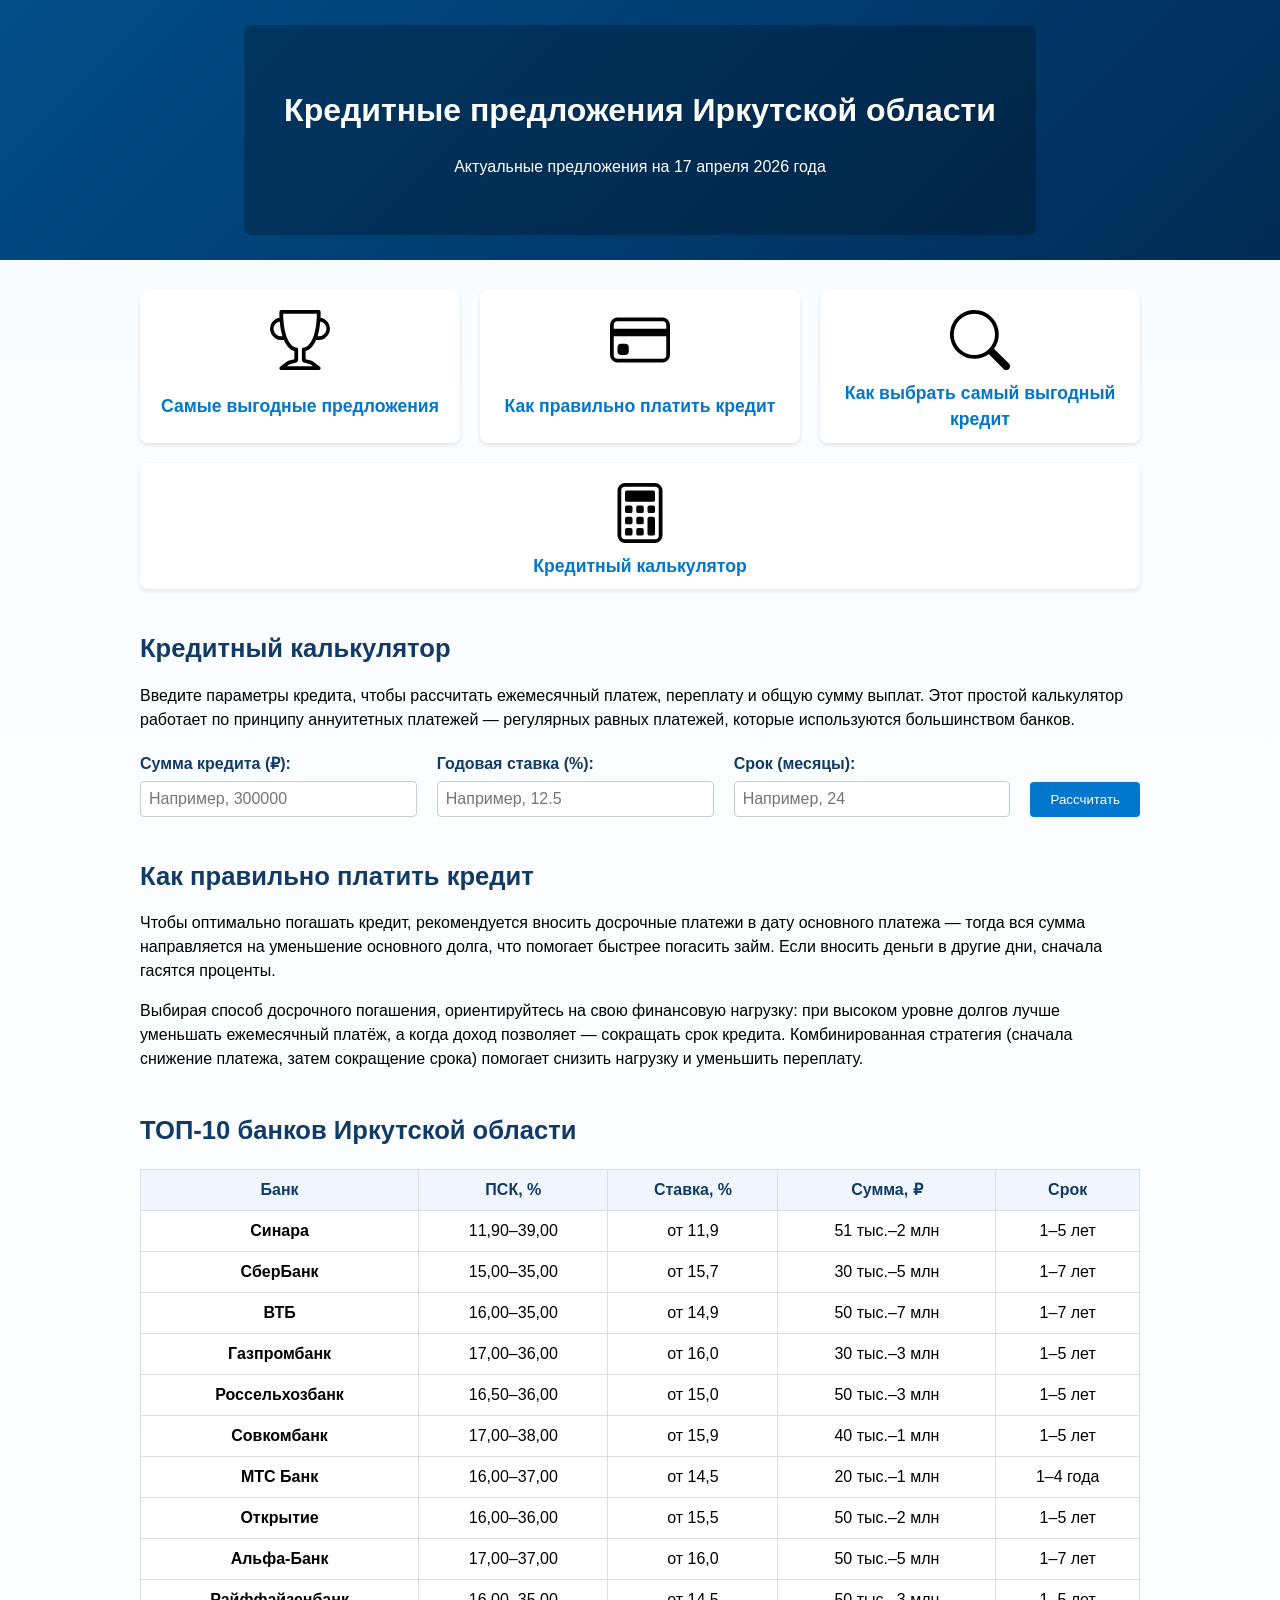
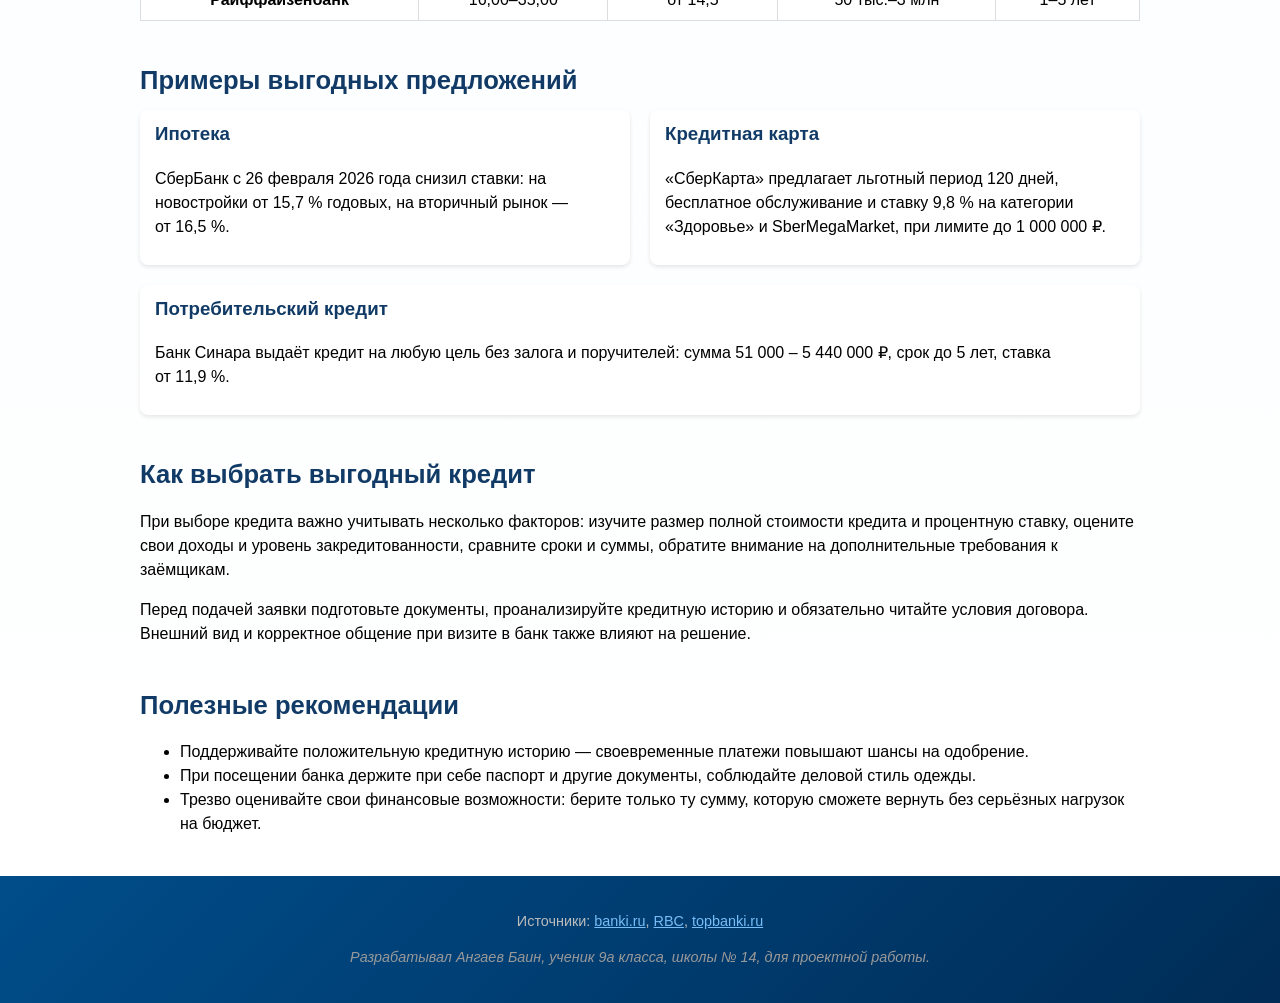
==== commit 1d4bc221: "Add files via upload" ====
--- a/index.html
+++ b/index.html
@@ -13,7 +13,7 @@
     <header class="hero">
         <div class="hero-overlay">
             <h1>Кредитные предложения Иркутской области</h1>
-            <p class="update-date">Актуальные предложения на 17 марта 2026 года</p>
+            <p class="update-date">Актуальные предложения на 17 апреля 2026 года</p>
         </div>
     </header>
 
